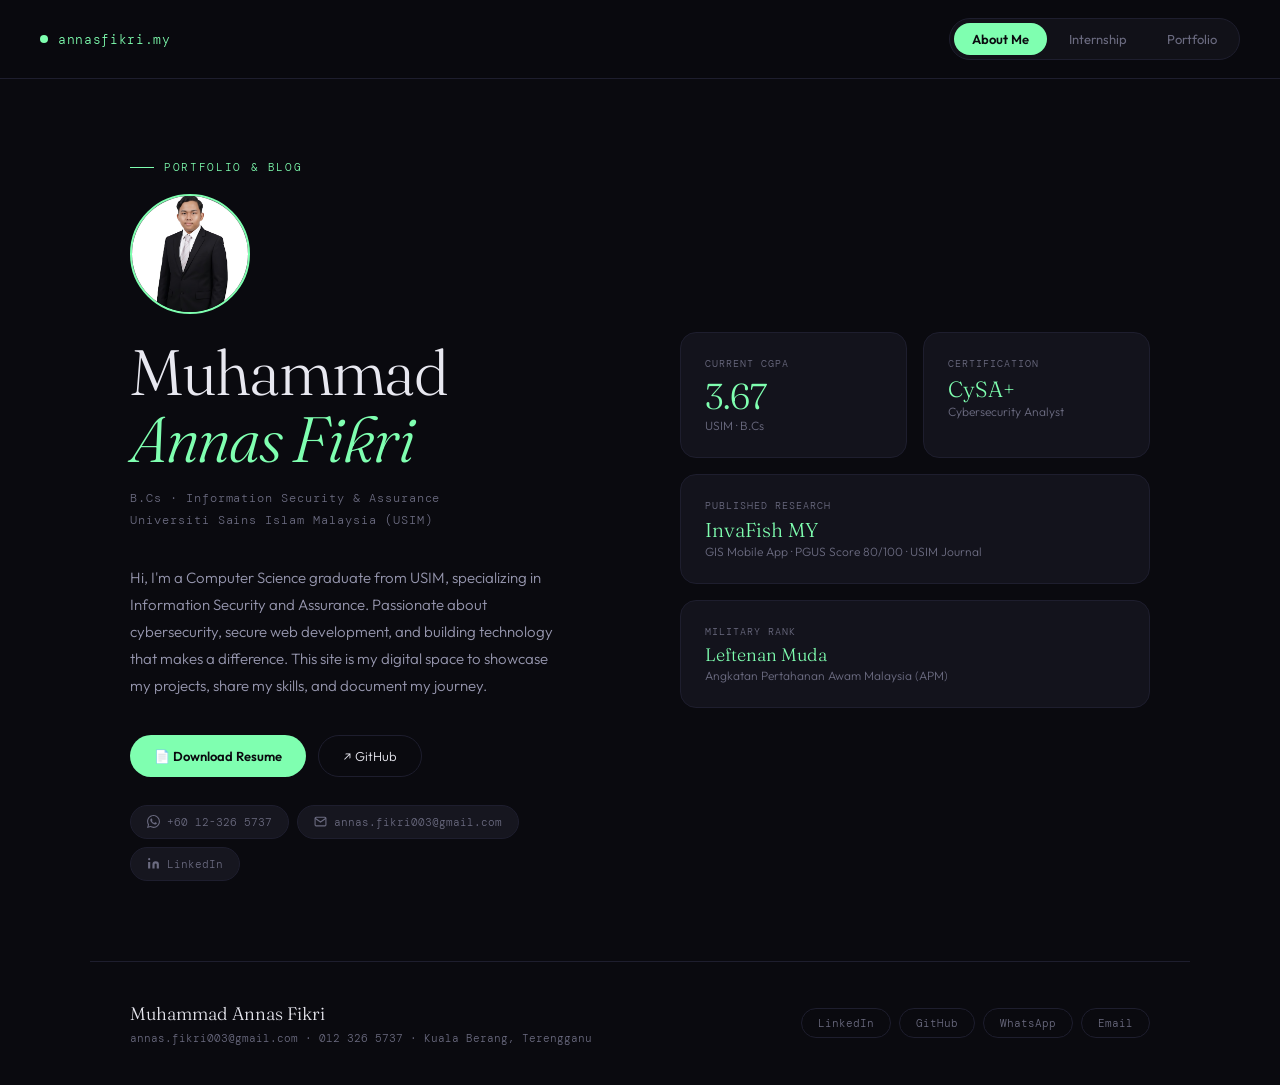
==== index.html @ 25cb69e5 "Initial commit of portfolio website" ====
<!DOCTYPE html>
<html lang="en">
<head>
  <meta charset="UTF-8">
  <meta name="viewport" content="width=device-width, initial-scale=1.0">
  <title>Annas Fikri — Portfolio & Blog</title>
  <meta name="description" content="Muhammad Annas Fikri — Cybersecurity Student & Developer at USIM">
  <link rel="preconnect" href="https://fonts.googleapis.com">
  <link rel="preconnect" href="https://fonts.gstatic.com" crossorigin>
  <link href="https://fonts.googleapis.com/css2?family=Fraunces:ital,wght@0,300;0,400;0,600;1,300;1,400&family=DM+Mono:wght@300;400;500&family=Outfit:wght@300;400;500;600&display=swap" rel="stylesheet">
  <style>
    *, *::before, *::after { box-sizing: border-box; margin: 0; padding: 0; }
    :root {
      --bg: #0a0a0f; --surface: #111118; --surface2: #16161f; --border: #1e1e2e;
      --accent: #7fffb0; --accent2: #5de0ff; --text: #e8e8f0; --muted: #6b6b80; --card: #13131c;
    }
    html { scroll-behavior: smooth; }
    body { background: var(--bg); color: var(--text); font-family: 'Outfit', sans-serif; font-weight: 300; min-height: 100vh; overflow-x: hidden; }
    body::before { content: ''; position: fixed; inset: 0; background-image: url("data:image/svg+xml,%3Csvg viewBox='0 0 200 200' xmlns='http://www.w3.org/2000/svg'%3E%3Cfilter id='n'%3E%3CfeTurbulence type='fractalNoise' baseFrequency='0.9' numOctaves='4' stitchTiles='stitch'/%3E%3Crect width='100%25' height='100%25' filter='url(%23n)' opacity='0.03'/%3E%3C/svg%3E"); pointer-events: none; z-index: 0; opacity: 0.4; }

    nav { position: fixed; top: 0; left: 0; right: 0; z-index: 100; display: flex; align-items: center; justify-content: space-between; padding: 18px 40px; background: rgba(10,10,15,0.85); backdrop-filter: blur(20px); border-bottom: 1px solid var(--border); }
    .nav-brand { display: flex; align-items: center; gap: 10px; font-family: 'DM Mono', monospace; font-size: 13px; color: var(--accent); letter-spacing: 0.05em; }
    .nav-dot { width: 8px; height: 8px; border-radius: 50%; background: var(--accent); animation: pulse 2s ease-in-out infinite; }
    @keyframes pulse { 0%,100%{opacity:1;transform:scale(1)} 50%{opacity:0.4;transform:scale(0.8)} }
    .nav-links { display: flex; gap: 4px; background: var(--surface); border: 1px solid var(--border); border-radius: 100px; padding: 4px; }
    .nav-btn { background: none; border: none; color: var(--muted); font-family: 'Outfit', sans-serif; font-size: 13px; font-weight: 400; padding: 8px 18px; border-radius: 100px; cursor: pointer; transition: all 0.25s ease; }
    .nav-btn:hover { color: var(--text); }
    .nav-btn.active { background: var(--accent); color: #0a0a0f; font-weight: 600; }

    .page { display: none; padding-top: 80px; min-height: 100vh; position: relative; z-index: 1; }
    .page.active { display: block; animation: fadeUp 0.4s ease; }
    @keyframes fadeUp { from{opacity:0;transform:translateY(16px)} to{opacity:1;transform:translateY(0)} }

    .hero { padding: 80px 40px 80px; max-width: 1100px; margin: 0 auto; display: grid; grid-template-columns: 1fr 1fr; gap: 80px; align-items: center; }
    .hero-eyebrow { font-family: 'DM Mono', monospace; font-size: 11px; color: var(--accent); letter-spacing: 0.15em; text-transform: uppercase; margin-bottom: 20px; display: flex; align-items: center; gap: 10px; }
    .hero-eyebrow::before { content: ''; display: block; width: 24px; height: 1px; background: var(--accent); }
    .hero-name { font-family: 'Fraunces', serif; font-size: clamp(42px,5vw,64px); font-weight: 300; line-height: 1.05; letter-spacing: -0.02em; color: var(--text); margin-bottom: 16px; }
    .hero-name em { font-style: italic; color: var(--accent); }
    .hero-role { font-family: 'DM Mono', monospace; font-size: 12px; color: var(--muted); letter-spacing: 0.08em; margin-bottom: 32px; line-height: 1.8; }
    .hero-bio { font-size: 15px; color: #9898b0; line-height: 1.8; margin-bottom: 36px; max-width: 440px; }
    .hero-actions { display: flex; gap: 12px; flex-wrap: wrap; margin-bottom: 28px; }

    .btn-primary { display: inline-flex; align-items: center; gap: 8px; background: var(--accent); color: #0a0a0f; border: none; padding: 12px 24px; border-radius: 100px; font-family: 'Outfit', sans-serif; font-size: 13px; font-weight: 600; cursor: pointer; text-decoration: none; transition: all 0.2s ease; }
    .btn-primary:hover { transform: translateY(-2px); box-shadow: 0 8px 24px rgba(127,255,176,0.25); }
    .btn-ghost { display: inline-flex; align-items: center; gap: 8px; background: none; color: var(--text); border: 1px solid var(--border); padding: 12px 24px; border-radius: 100px; font-family: 'Outfit', sans-serif; font-size: 13px; text-decoration: none; transition: all 0.2s ease; }
    .btn-ghost:hover { border-color: var(--accent); color: var(--accent); }

    .contact-strip { display: flex; flex-wrap: wrap; gap: 8px; }
    .contact-chip { display: inline-flex; align-items: center; gap: 7px; padding: 9px 16px; background: var(--surface2); border: 1px solid var(--border); border-radius: 100px; color: var(--muted); text-decoration: none; font-family: 'DM Mono', monospace; font-size: 11px; transition: all 0.2s; }
    .contact-chip:hover { transform: translateY(-1px); }
    .contact-chip.wa:hover { border-color: #25d366; color: #25d366; }
    .contact-chip.mail:hover { border-color: var(--accent); color: var(--accent); }
    .contact-chip.li:hover { border-color: var(--accent2); color: var(--accent2); }

    .hero-right { display: flex; flex-direction: column; gap: 16px; }
    .stat-card { background: var(--card); border: 1px solid var(--border); border-radius: 16px; padding: 24px; transition: border-color 0.2s; }
    .stat-card:hover { border-color: rgba(127,255,176,0.3); }
    .stat-label { font-family: 'DM Mono', monospace; font-size: 10px; color: var(--muted); letter-spacing: 0.1em; text-transform: uppercase; margin-bottom: 8px; }
    .stat-value { font-family: 'Fraunces', serif; font-size: 36px; font-weight: 300; color: var(--accent); line-height: 1; }
    .stat-desc { font-size: 12px; color: var(--muted); margin-top: 4px; }
    .stats-row { display: grid; grid-template-columns: 1fr 1fr; gap: 16px; }

    .inner-page { max-width: 1100px; margin: 0 auto; padding: 60px 40px; }
    .page-eyebrow { font-family: 'DM Mono', monospace; font-size: 11px; color: var(--accent); letter-spacing: 0.15em; text-transform: uppercase; margin-bottom: 16px; display: flex; align-items: center; gap: 10px; }
    .page-eyebrow::before { content: ''; display: block; width: 24px; height: 1px; background: var(--accent); }
    .page-title { font-family: 'Fraunces', serif; font-size: clamp(32px,4vw,52px); font-weight: 300; line-height: 1.1; margin-bottom: 12px; }
    .page-title span { color: var(--accent); font-style: italic; }
    .meta-row { display: flex; flex-wrap: wrap; gap: 8px; margin: 24px 0 36px; }
    .meta-badge { font-family: 'DM Mono', monospace; font-size: 11px; padding: 6px 14px; border-radius: 100px; border: 1px solid var(--border); color: var(--muted); }
    .body-text { font-size: 14px; color: #9898b0; line-height: 1.8; margin-bottom: 16px; }

    .tabs { display: flex; gap: 4px; background: var(--surface); border: 1px solid var(--border); border-radius: 100px; padding: 4px; width: fit-content; margin-bottom: 32px; }
    .tab-btn { background: none; border: none; color: var(--muted); font-family: 'Outfit', sans-serif; font-size: 13px; padding: 8px 20px; border-radius: 100px; cursor: pointer; transition: all 0.2s; }
    .tab-btn:hover { color: var(--text); }
    .tab-btn.active { background: var(--surface2); color: var(--text); border: 1px solid var(--border); }
    .tab-content { display: none; animation: fadeUp 0.3s ease; }
    .tab-content.active { display: block; }

    .info-card { background: var(--card); border: 1px solid var(--border); border-radius: 20px; padding: 36px; }
    .info-card h3 { font-family: 'Fraunces', serif; font-size: 22px; font-weight: 300; margin-bottom: 20px; color: var(--text); }
    .bullet-list { list-style: none; display: flex; flex-direction: column; gap: 10px; }
    .bullet-list li { font-size: 14px; color: #9898b0; line-height: 1.7; padding-left: 20px; position: relative; }
    .bullet-list li::before { content: '—'; position: absolute; left: 0; color: var(--accent); font-family: 'DM Mono', monospace; font-size: 11px; }

    .role-grid { display: grid; grid-template-columns: repeat(3,1fr); gap: 16px; margin-top: 20px; }
    .role-item { background: var(--surface2); border: 1px solid var(--border); border-radius: 14px; padding: 20px; transition: border-color 0.2s; }
    .role-item:hover { border-color: rgba(127,255,176,0.3); }
    .role-item h4 { font-size: 13px; font-weight: 600; color: var(--accent); margin-bottom: 8px; font-family: 'DM Mono', monospace; }
    .role-item p { font-size: 13px; color: var(--muted); line-height: 1.6; }

    .skills-cols { display: grid; grid-template-columns: 1fr 1fr; gap: 32px; margin-top: 20px; }
    .skill-group h4 { font-family: 'DM Mono', monospace; font-size: 11px; color: var(--muted); text-transform: uppercase; letter-spacing: 0.1em; margin-bottom: 14px; }
    .pill-wrap { display: flex; flex-wrap: wrap; gap: 8px; }
    .pill { font-family: 'DM Mono', monospace; font-size: 11px; padding: 5px 12px; border-radius: 100px; background: var(--surface2); border: 1px solid var(--border); color: var(--muted); }

    .proj-grid { display: flex; flex-direction: column; gap: 24px; }
    .proj-card { background: var(--card); border: 1px solid var(--border); border-radius: 20px; padding: 36px; transition: border-color 0.25s, transform 0.25s; position: relative; overflow: hidden; }
    .proj-card::before { content: ''; position: absolute; top: 0; left: 0; right: 0; height: 1px; background: linear-gradient(90deg, transparent, var(--accent), transparent); opacity: 0; transition: opacity 0.3s; }
    .proj-card:hover { border-color: rgba(127,255,176,0.25); transform: translateY(-3px); }
    .proj-card:hover::before { opacity: 1; }
    .proj-card.featured { border-color: rgba(127,255,176,0.2); background: linear-gradient(135deg,#13131c,#0f1a14); }
    .proj-featured-badge { display: inline-flex; align-items: center; gap: 6px; font-family: 'DM Mono', monospace; font-size: 10px; color: var(--accent); background: rgba(127,255,176,0.08); border: 1px solid rgba(127,255,176,0.2); padding: 5px 12px; border-radius: 100px; margin-bottom: 20px; text-transform: uppercase; letter-spacing: 0.08em; }
    .proj-num { font-family: 'DM Mono', monospace; font-size: 10px; color: var(--muted); letter-spacing: 0.1em; margin-bottom: 10px; }
    .proj-title { font-family: 'Fraunces', serif; font-size: 24px; font-weight: 300; color: var(--text); margin-bottom: 14px; line-height: 1.2; }
    .proj-desc { font-size: 14px; color: #9898b0; line-height: 1.8; margin-bottom: 20px; }
    .tech-row { display: flex; flex-wrap: wrap; gap: 6px; margin-bottom: 20px; }
    .tech-chip { font-family: 'DM Mono', monospace; font-size: 10px; padding: 4px 10px; border-radius: 100px; background: var(--surface2); border: 1px solid var(--border); color: var(--muted); }
    .pgus-wrap { margin-top: 24px; }
    .pgus-row { display: flex; justify-content: space-between; align-items: center; margin-bottom: 8px; }
    .pgus-label-text { font-family: 'DM Mono', monospace; font-size: 11px; color: var(--muted); }
    .pgus-score-val { font-family: 'Fraunces', serif; font-size: 20px; color: var(--accent); }
    .pgus-track { height: 4px; background: var(--border); border-radius: 100px; overflow: hidden; }
    .pgus-fill { height: 100%; width: 0; background: linear-gradient(90deg,var(--accent),var(--accent2)); border-radius: 100px; transition: width 1.2s ease; }

    .profile-img { width: 120px; height: 120px; border-radius: 50%; object-fit: cover; margin-bottom: 20px; border: 2px solid var(--accent); }

    footer { border-top: 1px solid var(--border); padding: 40px; max-width: 1100px; margin: 0 auto; display: flex; justify-content: space-between; align-items: center; flex-wrap: wrap; gap: 24px; position: relative; z-index: 1; }
    .footer-name { font-family: 'Fraunces', serif; font-size: 18px; font-weight: 300; color: var(--text); margin-bottom: 6px; }
    .footer-meta { font-family: 'DM Mono', monospace; font-size: 11px; color: var(--muted); }
    .footer-links { display: flex; gap: 8px; flex-wrap: wrap; }
    .footer-link { font-family: 'DM Mono', monospace; font-size: 11px; padding: 7px 16px; border-radius: 100px; border: 1px solid var(--border); color: var(--muted); text-decoration: none; transition: all 0.2s; }
    .footer-link:hover { border-color: var(--accent); color: var(--accent); }

    @media (max-width: 768px) {
      nav { padding: 14px 20px; }
      .nav-btn { padding: 7px 12px; font-size: 12px; }
      .hero { grid-template-columns: 1fr; gap: 40px; padding: 40px 20px; }
      .hero-right { display: none; }
      .inner-page { padding: 40px 20px; }
      .role-grid { grid-template-columns: 1fr 1fr; }
      .skills-cols { grid-template-columns: 1fr; }
      .proj-card { padding: 24px; }
      footer { padding: 30px 20px; flex-direction: column; align-items: flex-start; }
    }
  </style>
</head>
<body>

  <nav>
    <div class="nav-brand"><div class="nav-dot"></div>annasfikri.my</div>
    <div class="nav-links">
      <button class="nav-btn active" onclick="showPage('about', this)">About Me</button>
      <button class="nav-btn" onclick="showPage('internship', this)">Internship</button>
      <button class="nav-btn" onclick="showPage('portfolio', this)">Portfolio</button>
    </div>
  </nav>

  <!-- ABOUT -->
  <div id="about" class="page active">
    <div class="hero">
      <div class="hero-left">
        <div class="hero-eyebrow">Portfolio & Blog</div>
        <img class="profile-img" src="ProfileAnnas.png" alt="Muhammad Annas Fikri">
        <h1 class="hero-name">Muhammad<br><em>Annas Fikri</em></h1>
        <div class="hero-role">B.Cs · Information Security & Assurance<br>Universiti Sains Islam Malaysia (USIM)</div>
        <p class="hero-bio">Hi, I'm a Computer Science graduate from USIM, specializing in Information Security and Assurance. Passionate about cybersecurity, secure web development, and building technology that makes a difference. This site is my digital space to showcase my projects, share my skills, and document my journey.</p>
        <div class="hero-actions">
          <a class="btn-primary" href="Muhammad-Annas-Fikri-Resume.pdf" target="_blank" download>📄 Download Resume</a>
          <a class="btn-ghost" href="https://github.com/annasfikri003-cyber" target="_blank">↗ GitHub</a>
        </div>
        <div class="contact-strip">
          <a class="contact-chip wa" href="https://wa.me/60123265737" target="_blank">
            <svg width="13" height="13" viewBox="0 0 24 24" fill="currentColor"><path d="M17.472 14.382c-.297-.149-1.758-.867-2.03-.967-.273-.099-.471-.148-.67.15-.197.297-.767.966-.94 1.164-.173.199-.347.223-.644.075-.297-.15-1.255-.463-2.39-1.475-.883-.788-1.48-1.761-1.653-2.059-.173-.297-.018-.458.13-.606.134-.133.298-.347.446-.52.149-.174.198-.298.298-.497.099-.198.05-.371-.025-.52-.075-.149-.669-1.612-.916-2.207-.242-.579-.487-.5-.669-.51-.173-.008-.371-.01-.57-.01-.198 0-.52.074-.792.372-.272.297-1.04 1.016-1.04 2.479 0 1.462 1.065 2.875 1.213 3.074.149.198 2.096 3.2 5.077 4.487.709.306 1.262.489 1.694.625.712.227 1.36.195 1.871.118.571-.085 1.758-.719 2.006-1.413.248-.694.248-1.289.173-1.413-.074-.124-.272-.198-.57-.347m-5.421 7.403h-.004a9.87 9.87 0 01-5.031-1.378l-.361-.214-3.741.982.998-3.648-.235-.374a9.86 9.86 0 01-1.51-5.26c.001-5.45 4.436-9.884 9.888-9.884 2.64 0 5.122 1.03 6.988 2.898a9.825 9.825 0 012.893 6.994c-.003 5.45-4.437 9.884-9.885 9.884m8.413-18.297A11.815 11.815 0 0012.05 0C5.495 0 .16 5.335.157 11.892c0 2.096.547 4.142 1.588 5.945L.057 24l6.305-1.654a11.882 11.882 0 005.683 1.448h.005c6.554 0 11.89-5.335 11.893-11.893a11.821 11.821 0 00-3.48-8.413z"/></svg>
            +60 12-326 5737
          </a>
          <a class="contact-chip mail" href="mailto:annas.fikri003@gmail.com">
            <svg width="13" height="13" viewBox="0 0 24 24" fill="none" stroke="currentColor" stroke-width="2"><path d="M4 4h16c1.1 0 2 .9 2 2v12c0 1.1-.9 2-2 2H4c-1.1 0-2-.9-2-2V6c0-1.1.9-2 2-2z"/><polyline points="22,6 12,13 2,6"/></svg>
            annas.fikri003@gmail.com
          </a>
          <a class="contact-chip li" href="https://www.linkedin.com/in/annas-fikri" target="_blank">
            <svg width="13" height="13" viewBox="0 0 24 24" fill="currentColor"><path d="M16 8a6 6 0 016 6v7h-4v-7a2 2 0 00-2-2 2 2 0 00-2 2v7h-4v-7a6 6 0 016-6zM2 9h4v12H2z"/><circle cx="4" cy="4" r="2"/></svg>
            LinkedIn
          </a>
        </div>
      </div>

      <div class="hero-right">
        <div class="stats-row">
          <div class="stat-card">
            <div class="stat-label">Current CGPA</div>
            <div class="stat-value">3.67</div>
            <div class="stat-desc">USIM · B.Cs</div>
          </div>
          <div class="stat-card">
            <div class="stat-label">Certification</div>
            <div class="stat-value" style="font-size:22px;margin-top:4px;">CySA+</div>
            <div class="stat-desc">Cybersecurity Analyst</div>
          </div>
        </div>
        <div class="stat-card">
          <div class="stat-label">Published Research</div>
          <div class="stat-value" style="font-size:20px;margin-top:4px;">InvaFish MY</div>
          <div class="stat-desc">GIS Mobile App · PGUS Score 80/100 · USIM Journal</div>
        </div>
        <div class="stat-card">
          <div class="stat-label">Military Rank</div>
          <div class="stat-value" style="font-size:18px;margin-top:4px;">Leftenan Muda</div>
          <div class="stat-desc">Angkatan Pertahanan Awam Malaysia (APM)</div>
        </div>
      </div>
    </div>
  </div>

  <!-- INTERNSHIP -->
  <div id="internship" class="page">
    <div class="inner-page">
      <div class="page-eyebrow">My Experience</div>
      <h2 class="page-title">Internship at<br><span>KLMTECH Technology</span></h2>
      <div class="meta-row">
        <span class="meta-badge">💼 Sales & Solution Engineer</span>
        <span class="meta-badge">📅 March – August 2025</span>
        <span class="meta-badge">📍 Kulim, Kedah</span>
      </div>
      <p class="body-text">This internship allowed me to explore the dynamic world of IT services, networking, and digital marketing. I gained hands-on experience in troubleshooting, website development, customer engagement, and managing marketing campaigns — all while contributing to real client projects.</p>
      <div class="tabs">
        <button class="tab-btn active" onclick="showTab('overview', this)">Company Overview</button>
        <button class="tab-btn" onclick="showTab('role', this)">My Role</button>
        <button class="tab-btn" onclick="showTab('skills', this)">Skills Gained</button>
      </div>
      <div id="overview" class="tab-content active">
        <div class="info-card">
          <h3>About KLMTECH Technology</h3>
          <p class="body-text">KLMTECH Technology is an IT solutions provider based in Kulim, Kedah, specializing in end-to-end digital and networking services.</p>
          <ul class="bullet-list">
            <li>IT support & troubleshooting for laptops, printers, and PCs</li>
            <li>TM Unifi registration & network services</li>
            <li>Website development for businesses</li>
            <li>Digital marketing and branding support</li>
          </ul>
        </div>
      </div>
      <div id="role" class="tab-content">
        <div class="info-card">
          <h3>My Role & Job Scope</h3>
          <div class="role-grid">
            <div class="role-item"><h4>IT Support</h4><p>First-level troubleshooting for laptops, printers, and PCs.</p></div>
            <div class="role-item"><h4>Network Services</h4><p>TM Unifi registration and customer account setup.</p></div>
            <div class="role-item"><h4>Website Design</h4><p>Designed & updated business websites using WordPress.</p></div>
            <div class="role-item"><h4>Marketing</h4><p>TikTok live sessions, ads creation, marketing materials design.</p></div>
            <div class="role-item"><h4>Market Research</h4><p>Studied customer demographics & target areas for Unifi.</p></div>
            <div class="role-item"><h4>Client Communication</h4><p>Prepared proposals, attended meetings, explained services.</p></div>
          </div>
        </div>
      </div>
      <div id="skills" class="tab-content">
        <div class="info-card">
          <h3>Skills Gained</h3>
          <div class="skills-cols">
            <div class="skill-group">
              <h4>Technical Skills</h4>
              <div class="pill-wrap">
                <span class="pill">IT Troubleshooting</span><span class="pill">WordPress</span><span class="pill">Google Sites</span><span class="pill">TikTok Ads</span><span class="pill">Facebook Ads</span><span class="pill">Email Marketing</span><span class="pill">Proposal Writing</span><span class="pill">Data Collection</span>
              </div>
            </div>
            <div class="skill-group">
              <h4>Soft Skills</h4>
              <div class="pill-wrap">
                <span class="pill">Business Communication</span><span class="pill">Client Management</span><span class="pill">Problem Solving</span><span class="pill">Teamwork</span><span class="pill">Time Management</span><span class="pill">Presentations</span>
              </div>
            </div>
          </div>
        </div>
      </div>
    </div>
  </div>

  <!-- PORTFOLIO -->
  <div id="portfolio" class="page">
    <div class="inner-page">
      <div class="page-eyebrow">My Work</div>
      <h2 class="page-title">Portfolio</h2>
      <p class="body-text" style="margin-bottom:40px;">Academic and internship projects I've built and contributed to.</p>
      <div class="proj-grid">
        <div class="proj-card featured">
          <div class="proj-featured-badge">⭐ Final Year Project · Published in Academic Journal</div>
          <div class="proj-num">PROJECT 01</div>
          <div class="proj-title">InvaFish MY — GIS Mobile Application</div>
          <p class="proj-desc">A GIS-integrated mobile application for real-time reporting and monitoring of invasive freshwater fish species in Malaysia. Developed using Agile methodology with dual user roles — public citizens and administrators. Features GPS geotagging, photo uploads, and an admin verification dashboard with Multi-Factor Authentication (OTP).</p>
          <div class="tech-row">
            <span class="tech-chip">Flutter</span><span class="tech-chip">PHP</span><span class="tech-chip">MySQL</span><span class="tech-chip">GIS</span><span class="tech-chip">Google Maps API</span><span class="tech-chip">Agile</span>
          </div>
          <ul class="bullet-list">
            <li>Real-time GPS geotagging for fish sighting reports</li>
            <li>Admin dashboard with MFA (OTP) authentication</li>
            <li>Usability tested with 10 participants using PGUS scale</li>
            <li>Published: USIM Faculty of Science & Technology, Negeri Sembilan</li>
          </ul>
          <div class="pgus-wrap">
            <div class="pgus-row">
              <span class="pgus-label-text">PGUS Usability Score</span>
              <span class="pgus-score-val">80 / 100</span>
            </div>
            <div class="pgus-track"><div class="pgus-fill" id="pgusBar"></div></div>
          </div>
        </div>
        <div class="proj-card">
          <div class="proj-num">PROJECT 02 · Internship</div>
          <div class="proj-title">Google Business Profile Setup</div>
          <p class="proj-desc">Set up and optimized Google Business Profile for KLMTECH Technology to improve local search visibility, manage customer reviews, and drive business engagement online.</p>
          <div class="tech-row">
            <span class="tech-chip">Google Business Profile</span><span class="tech-chip">SEO</span><span class="tech-chip">Digital Marketing</span>
          </div>
          <ul class="bullet-list">
            <li>Configured business information, hours, and service categories</li>
            <li>Optimized listing for local SEO and map visibility</li>
            <li>Managed and responded to customer reviews</li>
          </ul>
        </div>
      </div>
    </div>
  </div>

  <footer>
    <div>
      <div class="footer-name">Muhammad Annas Fikri</div>
      <div class="footer-meta">annas.fikri003@gmail.com · 012 326 5737 · Kuala Berang, Terengganu</div>
    </div>
    <div class="footer-links">
      <a class="footer-link" href="https://www.linkedin.com/in/annas-fikri" target="_blank">LinkedIn</a>
      <a class="footer-link" href="https://github.com/annasfikri003-cyber" target="_blank">GitHub</a>
      <a class="footer-link" href="https://wa.me/60123265737" target="_blank">WhatsApp</a>
      <a class="footer-link" href="mailto:annas.fikri003@gmail.com">Email</a>
    </div>
  </footer>

  <script>
    function showPage(id, btn) {
      document.querySelectorAll('.page').forEach(p => p.classList.remove('active'));
      document.querySelectorAll('.nav-btn').forEach(b => b.classList.remove('active'));
      document.getElementById(id).classList.add('active');
      btn.classList.add('active');
      window.scrollTo({ top: 0, behavior: 'smooth' });
      if (id === 'portfolio') setTimeout(() => { const b = document.getElementById('pgusBar'); if(b) b.style.width = '80%'; }, 300);
    }
    function showTab(id, btn) {
      document.querySelectorAll('.tab-content').forEach(t => t.classList.remove('active'));
      document.querySelectorAll('.tab-btn').forEach(b => b.classList.remove('active'));
      document.getElementById(id).classList.add('active');
      btn.classList.add('active');
    }
  </script>
</body>
</html>
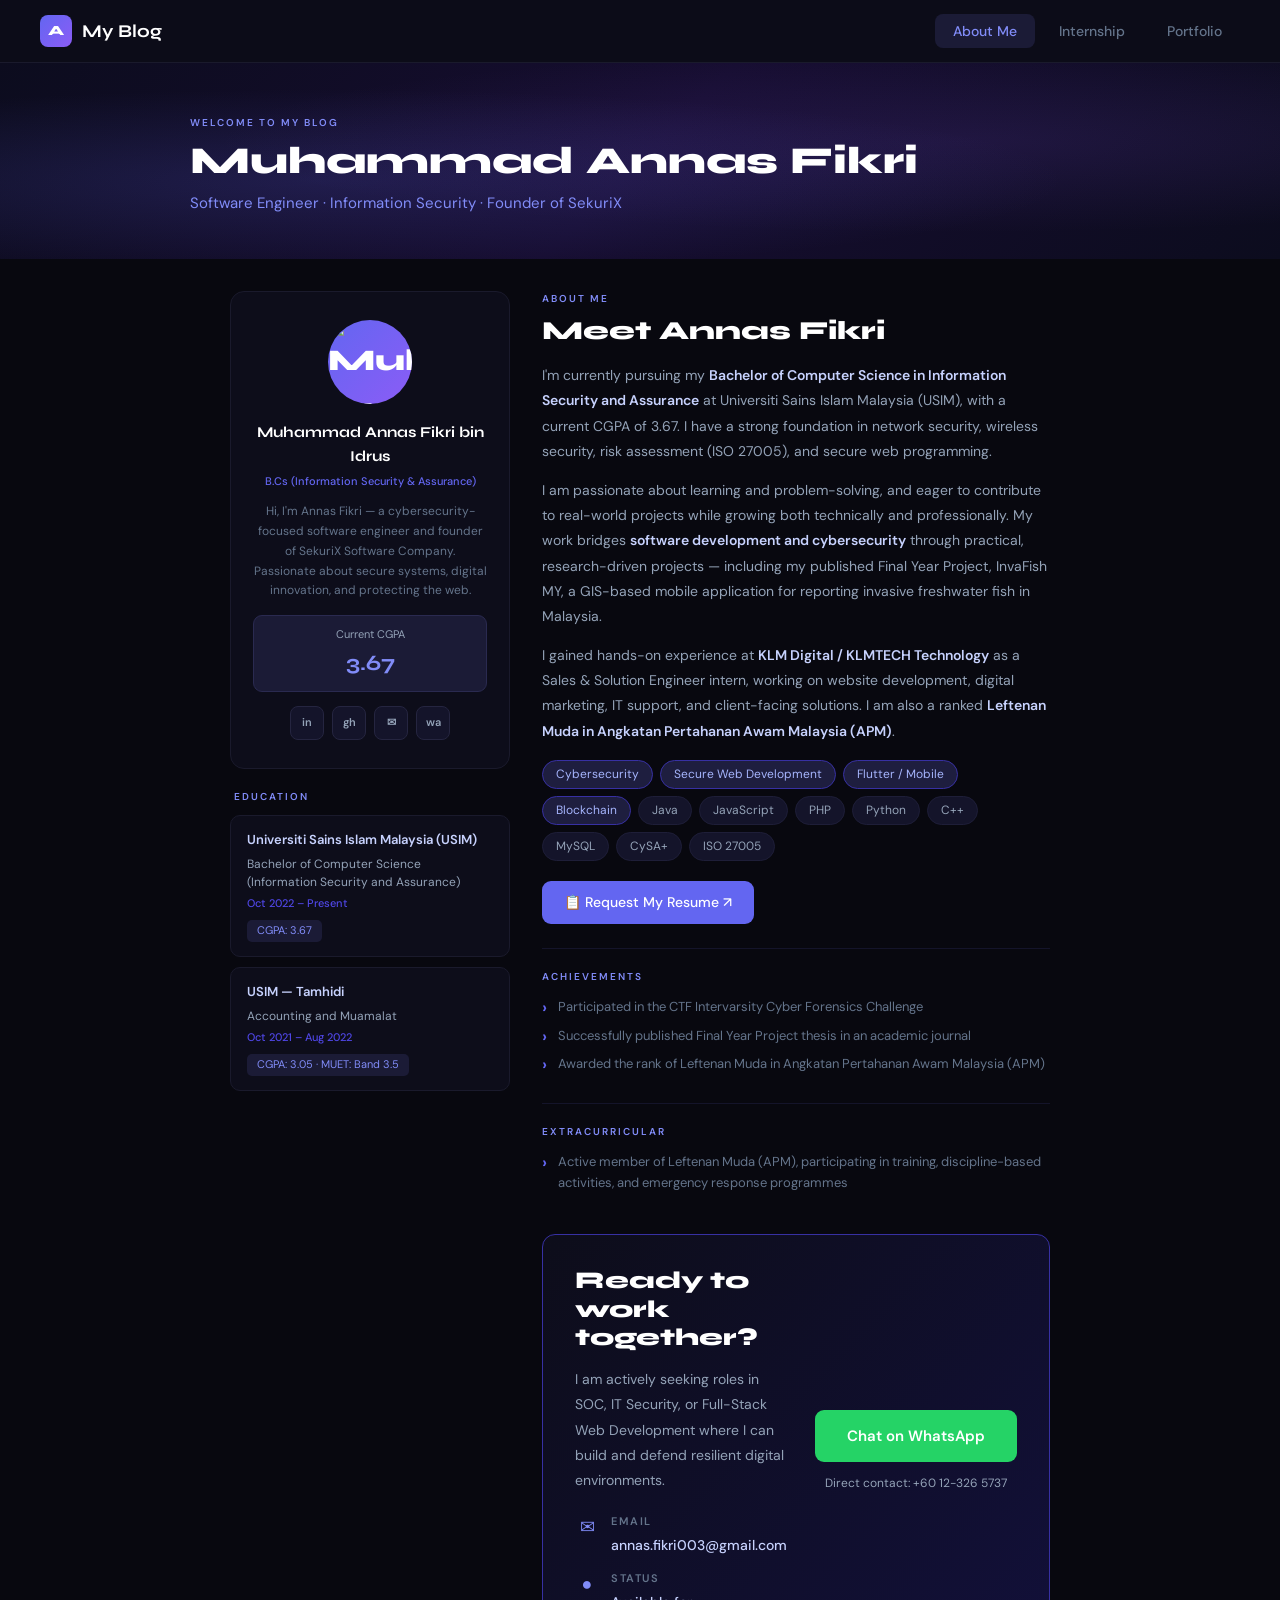
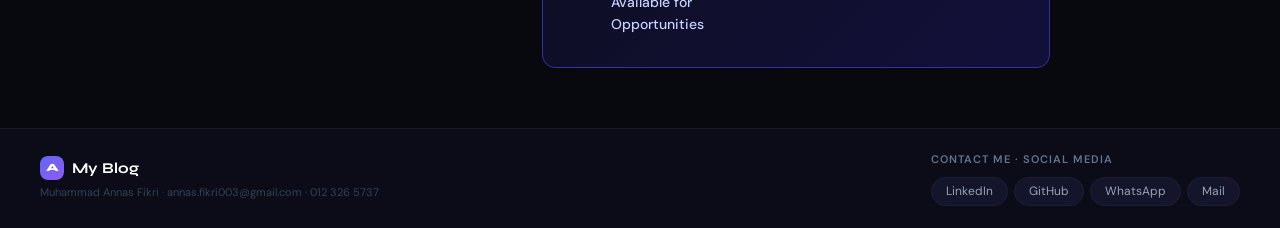
==== commit b8ef1e54: "Initial blog deployment" ====
--- a/index.html
+++ b/index.html
@@ -3,341 +3,1462 @@
 <head>
   <meta charset="UTF-8">
   <meta name="viewport" content="width=device-width, initial-scale=1.0">
-  <title>Annas Fikri — Portfolio & Blog</title>
-  <meta name="description" content="Muhammad Annas Fikri — Cybersecurity Student & Developer at USIM">
+  <title>Annas Fikri — My Blog</title>
+  <meta name="description" content="Muhammad Annas Fikri — Software Engineer, Cybersecurity, Founder of SekuriX">
   <link rel="preconnect" href="https://fonts.googleapis.com">
   <link rel="preconnect" href="https://fonts.gstatic.com" crossorigin>
-  <link href="https://fonts.googleapis.com/css2?family=Fraunces:ital,wght@0,300;0,400;0,600;1,300;1,400&family=DM+Mono:wght@300;400;500&family=Outfit:wght@300;400;500;600&display=swap" rel="stylesheet">
+  <link href="https://fonts.googleapis.com/css2?family=Syne:wght@400;600;700;800&family=DM+Sans:ital,wght@0,300;0,400;0,500;1,400&display=swap" rel="stylesheet">
+  
   <style>
-    *, *::before, *::after { box-sizing: border-box; margin: 0; padding: 0; }
-    :root {
-      --bg: #0a0a0f; --surface: #111118; --surface2: #16161f; --border: #1e1e2e;
-      --accent: #7fffb0; --accent2: #5de0ff; --text: #e8e8f0; --muted: #6b6b80; --card: #13131c;
-    }
-    html { scroll-behavior: smooth; }
-    body { background: var(--bg); color: var(--text); font-family: 'Outfit', sans-serif; font-weight: 300; min-height: 100vh; overflow-x: hidden; }
-    body::before { content: ''; position: fixed; inset: 0; background-image: url("data:image/svg+xml,%3Csvg viewBox='0 0 200 200' xmlns='http://www.w3.org/2000/svg'%3E%3Cfilter id='n'%3E%3CfeTurbulence type='fractalNoise' baseFrequency='0.9' numOctaves='4' stitchTiles='stitch'/%3E%3Crect width='100%25' height='100%25' filter='url(%23n)' opacity='0.03'/%3E%3C/svg%3E"); pointer-events: none; z-index: 0; opacity: 0.4; }
-
-    nav { position: fixed; top: 0; left: 0; right: 0; z-index: 100; display: flex; align-items: center; justify-content: space-between; padding: 18px 40px; background: rgba(10,10,15,0.85); backdrop-filter: blur(20px); border-bottom: 1px solid var(--border); }
-    .nav-brand { display: flex; align-items: center; gap: 10px; font-family: 'DM Mono', monospace; font-size: 13px; color: var(--accent); letter-spacing: 0.05em; }
-    .nav-dot { width: 8px; height: 8px; border-radius: 50%; background: var(--accent); animation: pulse 2s ease-in-out infinite; }
-    @keyframes pulse { 0%,100%{opacity:1;transform:scale(1)} 50%{opacity:0.4;transform:scale(0.8)} }
-    .nav-links { display: flex; gap: 4px; background: var(--surface); border: 1px solid var(--border); border-radius: 100px; padding: 4px; }
-    .nav-btn { background: none; border: none; color: var(--muted); font-family: 'Outfit', sans-serif; font-size: 13px; font-weight: 400; padding: 8px 18px; border-radius: 100px; cursor: pointer; transition: all 0.25s ease; }
-    .nav-btn:hover { color: var(--text); }
-    .nav-btn.active { background: var(--accent); color: #0a0a0f; font-weight: 600; }
-
-    .page { display: none; padding-top: 80px; min-height: 100vh; position: relative; z-index: 1; }
-    .page.active { display: block; animation: fadeUp 0.4s ease; }
-    @keyframes fadeUp { from{opacity:0;transform:translateY(16px)} to{opacity:1;transform:translateY(0)} }
-
-    .hero { padding: 80px 40px 80px; max-width: 1100px; margin: 0 auto; display: grid; grid-template-columns: 1fr 1fr; gap: 80px; align-items: center; }
-    .hero-eyebrow { font-family: 'DM Mono', monospace; font-size: 11px; color: var(--accent); letter-spacing: 0.15em; text-transform: uppercase; margin-bottom: 20px; display: flex; align-items: center; gap: 10px; }
-    .hero-eyebrow::before { content: ''; display: block; width: 24px; height: 1px; background: var(--accent); }
-    .hero-name { font-family: 'Fraunces', serif; font-size: clamp(42px,5vw,64px); font-weight: 300; line-height: 1.05; letter-spacing: -0.02em; color: var(--text); margin-bottom: 16px; }
-    .hero-name em { font-style: italic; color: var(--accent); }
-    .hero-role { font-family: 'DM Mono', monospace; font-size: 12px; color: var(--muted); letter-spacing: 0.08em; margin-bottom: 32px; line-height: 1.8; }
-    .hero-bio { font-size: 15px; color: #9898b0; line-height: 1.8; margin-bottom: 36px; max-width: 440px; }
-    .hero-actions { display: flex; gap: 12px; flex-wrap: wrap; margin-bottom: 28px; }
-
-    .btn-primary { display: inline-flex; align-items: center; gap: 8px; background: var(--accent); color: #0a0a0f; border: none; padding: 12px 24px; border-radius: 100px; font-family: 'Outfit', sans-serif; font-size: 13px; font-weight: 600; cursor: pointer; text-decoration: none; transition: all 0.2s ease; }
-    .btn-primary:hover { transform: translateY(-2px); box-shadow: 0 8px 24px rgba(127,255,176,0.25); }
-    .btn-ghost { display: inline-flex; align-items: center; gap: 8px; background: none; color: var(--text); border: 1px solid var(--border); padding: 12px 24px; border-radius: 100px; font-family: 'Outfit', sans-serif; font-size: 13px; text-decoration: none; transition: all 0.2s ease; }
-    .btn-ghost:hover { border-color: var(--accent); color: var(--accent); }
-
-    .contact-strip { display: flex; flex-wrap: wrap; gap: 8px; }
-    .contact-chip { display: inline-flex; align-items: center; gap: 7px; padding: 9px 16px; background: var(--surface2); border: 1px solid var(--border); border-radius: 100px; color: var(--muted); text-decoration: none; font-family: 'DM Mono', monospace; font-size: 11px; transition: all 0.2s; }
-    .contact-chip:hover { transform: translateY(-1px); }
-    .contact-chip.wa:hover { border-color: #25d366; color: #25d366; }
-    .contact-chip.mail:hover { border-color: var(--accent); color: var(--accent); }
-    .contact-chip.li:hover { border-color: var(--accent2); color: var(--accent2); }
-
-    .hero-right { display: flex; flex-direction: column; gap: 16px; }
-    .stat-card { background: var(--card); border: 1px solid var(--border); border-radius: 16px; padding: 24px; transition: border-color 0.2s; }
-    .stat-card:hover { border-color: rgba(127,255,176,0.3); }
-    .stat-label { font-family: 'DM Mono', monospace; font-size: 10px; color: var(--muted); letter-spacing: 0.1em; text-transform: uppercase; margin-bottom: 8px; }
-    .stat-value { font-family: 'Fraunces', serif; font-size: 36px; font-weight: 300; color: var(--accent); line-height: 1; }
-    .stat-desc { font-size: 12px; color: var(--muted); margin-top: 4px; }
-    .stats-row { display: grid; grid-template-columns: 1fr 1fr; gap: 16px; }
-
-    .inner-page { max-width: 1100px; margin: 0 auto; padding: 60px 40px; }
-    .page-eyebrow { font-family: 'DM Mono', monospace; font-size: 11px; color: var(--accent); letter-spacing: 0.15em; text-transform: uppercase; margin-bottom: 16px; display: flex; align-items: center; gap: 10px; }
-    .page-eyebrow::before { content: ''; display: block; width: 24px; height: 1px; background: var(--accent); }
-    .page-title { font-family: 'Fraunces', serif; font-size: clamp(32px,4vw,52px); font-weight: 300; line-height: 1.1; margin-bottom: 12px; }
-    .page-title span { color: var(--accent); font-style: italic; }
-    .meta-row { display: flex; flex-wrap: wrap; gap: 8px; margin: 24px 0 36px; }
-    .meta-badge { font-family: 'DM Mono', monospace; font-size: 11px; padding: 6px 14px; border-radius: 100px; border: 1px solid var(--border); color: var(--muted); }
-    .body-text { font-size: 14px; color: #9898b0; line-height: 1.8; margin-bottom: 16px; }
-
-    .tabs { display: flex; gap: 4px; background: var(--surface); border: 1px solid var(--border); border-radius: 100px; padding: 4px; width: fit-content; margin-bottom: 32px; }
-    .tab-btn { background: none; border: none; color: var(--muted); font-family: 'Outfit', sans-serif; font-size: 13px; padding: 8px 20px; border-radius: 100px; cursor: pointer; transition: all 0.2s; }
-    .tab-btn:hover { color: var(--text); }
-    .tab-btn.active { background: var(--surface2); color: var(--text); border: 1px solid var(--border); }
-    .tab-content { display: none; animation: fadeUp 0.3s ease; }
-    .tab-content.active { display: block; }
-
-    .info-card { background: var(--card); border: 1px solid var(--border); border-radius: 20px; padding: 36px; }
-    .info-card h3 { font-family: 'Fraunces', serif; font-size: 22px; font-weight: 300; margin-bottom: 20px; color: var(--text); }
-    .bullet-list { list-style: none; display: flex; flex-direction: column; gap: 10px; }
-    .bullet-list li { font-size: 14px; color: #9898b0; line-height: 1.7; padding-left: 20px; position: relative; }
-    .bullet-list li::before { content: '—'; position: absolute; left: 0; color: var(--accent); font-family: 'DM Mono', monospace; font-size: 11px; }
-
-    .role-grid { display: grid; grid-template-columns: repeat(3,1fr); gap: 16px; margin-top: 20px; }
-    .role-item { background: var(--surface2); border: 1px solid var(--border); border-radius: 14px; padding: 20px; transition: border-color 0.2s; }
-    .role-item:hover { border-color: rgba(127,255,176,0.3); }
-    .role-item h4 { font-size: 13px; font-weight: 600; color: var(--accent); margin-bottom: 8px; font-family: 'DM Mono', monospace; }
-    .role-item p { font-size: 13px; color: var(--muted); line-height: 1.6; }
-
-    .skills-cols { display: grid; grid-template-columns: 1fr 1fr; gap: 32px; margin-top: 20px; }
-    .skill-group h4 { font-family: 'DM Mono', monospace; font-size: 11px; color: var(--muted); text-transform: uppercase; letter-spacing: 0.1em; margin-bottom: 14px; }
-    .pill-wrap { display: flex; flex-wrap: wrap; gap: 8px; }
-    .pill { font-family: 'DM Mono', monospace; font-size: 11px; padding: 5px 12px; border-radius: 100px; background: var(--surface2); border: 1px solid var(--border); color: var(--muted); }
-
-    .proj-grid { display: flex; flex-direction: column; gap: 24px; }
-    .proj-card { background: var(--card); border: 1px solid var(--border); border-radius: 20px; padding: 36px; transition: border-color 0.25s, transform 0.25s; position: relative; overflow: hidden; }
-    .proj-card::before { content: ''; position: absolute; top: 0; left: 0; right: 0; height: 1px; background: linear-gradient(90deg, transparent, var(--accent), transparent); opacity: 0; transition: opacity 0.3s; }
-    .proj-card:hover { border-color: rgba(127,255,176,0.25); transform: translateY(-3px); }
-    .proj-card:hover::before { opacity: 1; }
-    .proj-card.featured { border-color: rgba(127,255,176,0.2); background: linear-gradient(135deg,#13131c,#0f1a14); }
-    .proj-featured-badge { display: inline-flex; align-items: center; gap: 6px; font-family: 'DM Mono', monospace; font-size: 10px; color: var(--accent); background: rgba(127,255,176,0.08); border: 1px solid rgba(127,255,176,0.2); padding: 5px 12px; border-radius: 100px; margin-bottom: 20px; text-transform: uppercase; letter-spacing: 0.08em; }
-    .proj-num { font-family: 'DM Mono', monospace; font-size: 10px; color: var(--muted); letter-spacing: 0.1em; margin-bottom: 10px; }
-    .proj-title { font-family: 'Fraunces', serif; font-size: 24px; font-weight: 300; color: var(--text); margin-bottom: 14px; line-height: 1.2; }
-    .proj-desc { font-size: 14px; color: #9898b0; line-height: 1.8; margin-bottom: 20px; }
-    .tech-row { display: flex; flex-wrap: wrap; gap: 6px; margin-bottom: 20px; }
-    .tech-chip { font-family: 'DM Mono', monospace; font-size: 10px; padding: 4px 10px; border-radius: 100px; background: var(--surface2); border: 1px solid var(--border); color: var(--muted); }
-    .pgus-wrap { margin-top: 24px; }
-    .pgus-row { display: flex; justify-content: space-between; align-items: center; margin-bottom: 8px; }
-    .pgus-label-text { font-family: 'DM Mono', monospace; font-size: 11px; color: var(--muted); }
-    .pgus-score-val { font-family: 'Fraunces', serif; font-size: 20px; color: var(--accent); }
-    .pgus-track { height: 4px; background: var(--border); border-radius: 100px; overflow: hidden; }
-    .pgus-fill { height: 100%; width: 0; background: linear-gradient(90deg,var(--accent),var(--accent2)); border-radius: 100px; transition: width 1.2s ease; }
-
-    .profile-img { width: 120px; height: 120px; border-radius: 50%; object-fit: cover; margin-bottom: 20px; border: 2px solid var(--accent); }
-
-    footer { border-top: 1px solid var(--border); padding: 40px; max-width: 1100px; margin: 0 auto; display: flex; justify-content: space-between; align-items: center; flex-wrap: wrap; gap: 24px; position: relative; z-index: 1; }
-    .footer-name { font-family: 'Fraunces', serif; font-size: 18px; font-weight: 300; color: var(--text); margin-bottom: 6px; }
-    .footer-meta { font-family: 'DM Mono', monospace; font-size: 11px; color: var(--muted); }
-    .footer-links { display: flex; gap: 8px; flex-wrap: wrap; }
-    .footer-link { font-family: 'DM Mono', monospace; font-size: 11px; padding: 7px 16px; border-radius: 100px; border: 1px solid var(--border); color: var(--muted); text-decoration: none; transition: all 0.2s; }
-    .footer-link:hover { border-color: var(--accent); color: var(--accent); }
-
+    /* ============================================================
+       Annas Fikri — My Blog | style.css
+       ============================================================ */
+
+    /* ---------- RESET & BASE ---------- */
+    *, *::before, *::after {
+      box-sizing: border-box;
+      margin: 0;
+      padding: 0;
+    }
+
+    html {
+      scroll-behavior: smooth;
+    }
+
+    body {
+      font-family: 'DM Sans', sans-serif;
+      background: #08080f;
+      color: #e2e8f0;
+      min-height: 100vh;
+      font-size: 15px;
+      line-height: 1.6;
+    }
+
+    a {
+      text-decoration: none;
+      color: inherit;
+    }
+
+    strong {
+      color: #c7d2fe;
+      font-weight: 600;
+    }
+
+    /* ---------- NAVBAR ---------- */
+    .navbar {
+      position: sticky;
+      top: 0;
+      z-index: 100;
+      display: flex;
+      align-items: center;
+      justify-content: space-between;
+      padding: 14px 40px;
+      background: #0c0c18;
+      border-bottom: 1px solid #1a1a2c;
+    }
+
+    .nav-brand {
+      display: flex;
+      align-items: center;
+      gap: 10px;
+      font-family: 'Syne', sans-serif;
+      font-weight: 700;
+      font-size: 18px;
+      color: #fff;
+    }
+
+    .nav-logo {
+      width: 32px;
+      height: 32px;
+      background: linear-gradient(135deg, #6366f1, #8b5cf6);
+      border-radius: 8px;
+      display: flex;
+      align-items: center;
+      justify-content: center;
+      font-size: 14px;
+      font-weight: 800;
+      color: #fff;
+      font-family: 'Syne', sans-serif;
+      flex-shrink: 0;
+    }
+
+    .nav-links {
+      display: flex;
+      gap: 6px;
+    }
+
+    .nav-btn {
+      background: transparent;
+      border: none;
+      color: #64748b;
+      font-family: 'DM Sans', sans-serif;
+      font-size: 14px;
+      font-weight: 500;
+      cursor: pointer;
+      padding: 8px 18px;
+      border-radius: 8px;
+      transition: background 0.2s, color 0.2s;
+    }
+
+    .nav-btn:hover {
+      background: #14142a;
+      color: #e2e8f0;
+    }
+
+    .nav-btn.active {
+      background: #1b1b36;
+      color: #818cf8;
+    }
+
+    /* Hamburger (mobile) */
+    .hamburger {
+      display: none;
+      flex-direction: column;
+      gap: 5px;
+      cursor: pointer;
+      padding: 4px;
+    }
+
+    .hamburger span {
+      display: block;
+      width: 22px;
+      height: 2px;
+      background: #94a3b8;
+      border-radius: 2px;
+      transition: all 0.3s;
+    }
+
+    /* ---------- PAGES ---------- */
+    .page {
+      display: none;
+      animation: fadeIn 0.3s ease;
+    }
+
+    .page.active {
+      display: block;
+    }
+
+    @keyframes fadeIn {
+      from { opacity: 0; transform: translateY(8px); }
+      to   { opacity: 1; transform: translateY(0); }
+    }
+
+    /* Inner page wrapper */
+    .inner-page {
+      max-width: 900px;
+      margin: 0 auto;
+      padding: 36px 40px 60px;
+    }
+
+    /* ---------- SHARED ELEMENTS ---------- */
+    .section-tag {
+      font-size: 10px;
+      font-weight: 600;
+      text-transform: uppercase;
+      letter-spacing: 2px;
+      color: #818cf8;
+      margin-bottom: 8px;
+    }
+
+    .section-title {
+      font-family: 'Syne', sans-serif;
+      font-size: 26px;
+      font-weight: 800;
+      color: #fff;
+      line-height: 1.25;
+      margin-bottom: 16px;
+    }
+
+    .accent-text {
+      color: #818cf8;
+    }
+
+    .para {
+      font-size: 14px;
+      color: #94a3b8;
+      line-height: 1.8;
+      margin-bottom: 14px;
+    }
+
+    .bullet-list {
+      list-style: none;
+      margin-top: 8px;
+    }
+
+    .bullet-list li {
+      font-size: 13px;
+      color: #64748b;
+      padding: 4px 0 4px 16px;
+      position: relative;
+      line-height: 1.6;
+    }
+
+    .bullet-list li::before {
+      content: '›';
+      position: absolute;
+      left: 0;
+      color: #6366f1;
+      font-weight: 700;
+      font-size: 16px;
+      line-height: 1.4;
+    }
+
+    /* ---------- HERO BANNER (About) ---------- */
+    .hero-banner {
+      background: linear-gradient(135deg, #0c0c1e 0%, #160d30 50%, #0c0c1e 100%);
+      padding: 52px 40px 44px;
+      position: relative;
+      overflow: hidden;
+    }
+
+    .hero-banner::before {
+      content: '';
+      position: absolute;
+      inset: 0;
+      background:
+        radial-gradient(ellipse at 25% 60%, rgba(99, 102, 241, 0.18) 0%, transparent 55%),
+        radial-gradient(ellipse at 75% 40%, rgba(139, 92, 246, 0.12) 0%, transparent 55%);
+      pointer-events: none;
+    }
+
+    .hero-content {
+      position: relative;
+      z-index: 1;
+      max-width: 900px;
+      margin: 0 auto;
+    }
+
+    .hero-title {
+      font-family: 'Syne', sans-serif;
+      font-size: 38px;
+      font-weight: 800;
+      color: #fff;
+      line-height: 1.15;
+      margin-bottom: 8px;
+    }
+
+    .hero-sub {
+      font-size: 15px;
+      color: #818cf8;
+      font-weight: 400;
+    }
+
+    /* ---------- ABOUT LAYOUT ---------- */
+    .about-layout {
+      display: grid;
+      grid-template-columns: 280px 1fr;
+      gap: 32px;
+      max-width: 900px;
+      margin: 0 auto;
+      padding: 32px 40px 60px;
+      align-items: start;
+    }
+
+    /* Profile Card */
+    .profile-card {
+      background: #0d0d1a;
+      border: 1px solid #1a1a2c;
+      border-radius: 14px;
+      padding: 28px 22px;
+      text-align: center;
+    }
+
+    .profile-avatar {
+      width: 84px;
+      height: 84px;
+      background: linear-gradient(135deg, #6366f1, #8b5cf6);
+      border-radius: 50%;
+      margin: 0 auto 16px;
+      display: flex;
+      align-items: center;
+      justify-content: center;
+      font-family: 'Syne', sans-serif;
+      font-size: 30px;
+      font-weight: 800;
+      color: #fff;
+      overflow: hidden;
+    }
+    
+    .profile-avatar img {
+      width: 100%;
+      height: 100%;
+      object-fit: cover;
+    }
+
+    .profile-name {
+      font-family: 'Syne', sans-serif;
+      font-size: 15px;
+      font-weight: 700;
+      color: #fff;
+      margin-bottom: 5px;
+    }
+
+    .profile-degree {
+      font-size: 11px;
+      color: #6366f1;
+      font-weight: 500;
+      margin-bottom: 12px;
+    }
+
+    .profile-bio {
+      font-size: 12px;
+      color: #64748b;
+      line-height: 1.65;
+      margin-bottom: 14px;
+    }
+
+    .cgpa-badge {
+      background: #1b1b36;
+      border: 1px solid #2a2a50;
+      border-radius: 9px;
+      padding: 10px 14px;
+      font-size: 11px;
+      color: #94a3b8;
+      margin-top: 12px;
+      text-align: center;
+    }
+
+    .cgpa-num {
+      display: block;
+      font-size: 22px;
+      font-weight: 700;
+      color: #818cf8;
+      font-family: 'Syne', sans-serif;
+      margin-top: 2px;
+    }
+
+    .social-row {
+      display: flex;
+      justify-content: center;
+      gap: 8px;
+      margin-top: 14px;
+    }
+
+    .social-btn {
+      width: 34px;
+      height: 34px;
+      background: #14142a;
+      border: 1px solid #252540;
+      border-radius: 8px;
+      display: flex;
+      align-items: center;
+      justify-content: center;
+      font-size: 11px;
+      font-weight: 600;
+      color: #94a3b8;
+      cursor: pointer;
+      transition: all 0.2s;
+      text-decoration: none;
+    }
+
+    .social-btn:hover {
+      background: #202040;
+      border-color: #6366f1;
+      color: #818cf8;
+    }
+
+    /* Education */
+    .edu-section {
+      margin-top: 4px;
+    }
+
+    .edu-card {
+      background: #0d0d1a;
+      border: 1px solid #1a1a2c;
+      border-radius: 10px;
+      padding: 14px 16px;
+      margin-top: 10px;
+    }
+
+    .edu-inst {
+      font-size: 13px;
+      font-weight: 600;
+      color: #c7d2fe;
+      margin-bottom: 4px;
+    }
+
+    .edu-deg {
+      font-size: 12px;
+      color: #94a3b8;
+      margin: 4px 0;
+      line-height: 1.5;
+    }
+
+    .edu-date {
+      font-size: 11px;
+      color: #4f46e5;
+      font-weight: 500;
+      margin-bottom: 5px;
+    }
+
+    .edu-gpa {
+      display: inline-block;
+      background: #1b1b36;
+      border-radius: 5px;
+      padding: 2px 10px;
+      font-size: 11px;
+      color: #818cf8;
+    }
+
+    /* About Right */
+    .skill-tags {
+      display: flex;
+      flex-wrap: wrap;
+      gap: 7px;
+      margin-top: 16px;
+      margin-bottom: 6px;
+    }
+
+    .skill-tag {
+      background: #14142a;
+      border: 1px solid #1e1e38;
+      border-radius: 20px;
+      padding: 4px 13px;
+      font-size: 12px;
+      color: #94a3b8;
+    }
+
+    .skill-tag.highlight {
+      border-color: #3730a3;
+      color: #a5b4fc;
+      background: #1e1e3f;
+    }
+
+    .resume-btn {
+      display: inline-flex;
+      align-items: center;
+      gap: 6px;
+      background: #6366f1;
+      color: #fff;
+      font-family: 'DM Sans', sans-serif;
+      font-size: 14px;
+      font-weight: 500;
+      padding: 10px 22px;
+      border-radius: 9px;
+      border: none;
+      cursor: pointer;
+      margin-top: 14px;
+      transition: background 0.2s, transform 0.2s;
+      text-decoration: none;
+    }
+
+    .resume-btn:hover {
+      background: #4f46e5;
+      transform: translateY(-2px);
+    }
+
+    .achievements-block,
+    .extracurricular-block {
+      margin-top: 24px;
+      padding-top: 20px;
+      border-top: 1px solid #14142a;
+    }
+
+    /* ---------- CONTACT SECTION ---------- */
+    .contact-section {
+      margin-top: 36px;
+      padding: 32px;
+      background: linear-gradient(135deg, #0d0d1a, #12103a);
+      border: 1px solid #3730a3;
+      border-radius: 13px;
+      display: grid;
+      grid-template-columns: 1fr 1fr;
+      gap: 28px;
+      align-items: center;
+    }
+
+    .contact-left h2 {
+      font-family: 'Syne', sans-serif;
+      font-size: 24px;
+      font-weight: 800;
+      color: #fff;
+      margin-bottom: 14px;
+      line-height: 1.2;
+    }
+
+    .contact-desc {
+      font-size: 14px;
+      color: #94a3b8;
+      line-height: 1.8;
+      margin-bottom: 20px;
+    }
+
+    .contact-info {
+      display: flex;
+      flex-direction: column;
+      gap: 14px;
+    }
+
+    .contact-item {
+      display: flex;
+      gap: 12px;
+      align-items: flex-start;
+    }
+
+    .contact-icon {
+      font-size: 18px;
+      color: #818cf8;
+      min-width: 24px;
+      text-align: center;
+    }
+
+    .contact-detail {
+      flex: 1;
+    }
+
+    .contact-label {
+      font-size: 11px;
+      font-weight: 600;
+      text-transform: uppercase;
+      letter-spacing: 1.5px;
+      color: #64748b;
+      margin-bottom: 3px;
+    }
+
+    .contact-value {
+      font-size: 14px;
+      font-weight: 500;
+      color: #c7d2fe;
+    }
+
+    .contact-right {
+      display: flex;
+      flex-direction: column;
+      gap: 12px;
+      align-items: center;
+      justify-content: center;
+    }
+
+    .whatsapp-btn {
+      display: inline-block;
+      background: #25d366;
+      color: #fff;
+      font-family: 'DM Sans', sans-serif;
+      font-size: 15px;
+      font-weight: 600;
+      padding: 14px 32px;
+      border-radius: 9px;
+      text-decoration: none;
+      transition: background 0.2s, transform 0.2s;
+      border: none;
+      cursor: pointer;
+      width: 100%;
+      text-align: center;
+    }
+
+    .whatsapp-btn:hover {
+      background: #1faa51;
+      transform: translateY(-2px);
+    }
+
+    .contact-cta {
+      font-size: 12px;
+      color: #94a3b8;
+      text-align: center;
+    }
+
+    /* ---------- INTERNSHIP PAGE ---------- */
+    .intern-meta {
+      display: flex;
+      gap: 10px;
+      flex-wrap: wrap;
+      margin: 12px 0 20px;
+    }
+
+    .intern-badge {
+      background: #14142a;
+      border: 1px solid #252540;
+      border-radius: 20px;
+      padding: 5px 14px;
+      font-size: 12px;
+      color: #94a3b8;
+    }
+
+    .intern-tabs {
+      display: flex;
+      gap: 6px;
+      margin-bottom: 24px;
+      flex-wrap: wrap;
+    }
+
+    .itab {
+      background: #14142a;
+      border: 1px solid #1e1e38;
+      border-radius: 8px;
+      padding: 8px 18px;
+      font-size: 13px;
+      font-weight: 500;
+      color: #64748b;
+      cursor: pointer;
+      transition: all 0.2s;
+      font-family: 'DM Sans', sans-serif;
+    }
+
+    .itab:hover,
+    .itab.active {
+      background: #1b1b36;
+      color: #818cf8;
+      border-color: #3730a3;
+    }
+
+    .itab-content {
+      display: none;
+    }
+
+    .itab-content.active {
+      display: block;
+      animation: fadeIn 0.25s ease;
+    }
+
+    /* Info Box */
+    .info-box {
+      background: #0d0d1a;
+      border: 1px solid #1a1a2c;
+      border-radius: 13px;
+      padding: 24px;
+      margin-bottom: 16px;
+    }
+
+    .info-box h3 {
+      font-family: 'Syne', sans-serif;
+      font-size: 15px;
+      font-weight: 700;
+      color: #c7d2fe;
+      margin-bottom: 14px;
+    }
+
+    .mission-block {
+      margin-top: 16px;
+      padding-top: 14px;
+      border-top: 1px solid #14142a;
+    }
+
+    .mission-text {
+      font-size: 13px;
+      color: #94a3b8;
+      font-style: italic;
+      margin-top: 6px;
+      line-height: 1.7;
+    }
+
+    /* Role Grid */
+    .role-grid {
+      display: grid;
+      grid-template-columns: repeat(3, 1fr);
+      gap: 12px;
+      margin-bottom: 12px;
+    }
+
+    .role-card {
+      background: #111120;
+      border: 1px solid #1a1a2c;
+      border-radius: 10px;
+      padding: 14px;
+    }
+
+    .role-card.full-width {
+      grid-column: 1 / -1;
+    }
+
+    .role-card h4 {
+      font-size: 12px;
+      font-weight: 600;
+      color: #818cf8;
+      margin-bottom: 6px;
+    }
+
+    .role-card p {
+      font-size: 12px;
+      color: #64748b;
+      line-height: 1.55;
+    }
+
+    /* Skills Grid */
+    .skills-grid {
+      display: grid;
+      grid-template-columns: 1fr 1fr;
+      gap: 20px;
+    }
+
+    .skill-group h4 {
+      font-size: 12px;
+      font-weight: 600;
+      color: #818cf8;
+      margin-bottom: 10px;
+    }
+
+    .skill-pills {
+      display: flex;
+      flex-wrap: wrap;
+      gap: 6px;
+    }
+
+    .skill-pill {
+      background: #14142a;
+      border: 1px solid #1e1e38;
+      border-radius: 20px;
+      padding: 4px 12px;
+      font-size: 11px;
+      color: #94a3b8;
+    }
+
+    /* ---------- PORTFOLIO PAGE ---------- */
+    .portfolio-intro {
+      text-align: center;
+      font-size: 13px;
+      color: #64748b;
+      margin-bottom: 28px;
+    }
+
+    .project-grid {
+      display: grid;
+      grid-template-columns: 1fr;
+      gap: 18px;
+    }
+
+    .project-card {
+      background: #0d0d1a;
+      border: 1px solid #1a1a2c;
+      border-radius: 13px;
+      padding: 22px;
+    }
+
+    .project-card.fyp-card {
+      border-color: #3730a3;
+      background: linear-gradient(135deg, #0d0d1a, #12103a);
+    }
+
+    .fyp-badge {
+      display: inline-block;
+      background: #1b1b36;
+      border: 1px solid #3730a3;
+      border-radius: 6px;
+      padding: 3px 12px;
+      font-size: 10px;
+      color: #818cf8;
+      font-weight: 600;
+      margin-bottom: 10px;
+      text-transform: uppercase;
+      letter-spacing: 1px;
+    }
+
+    .proj-num {
+      font-size: 10px;
+      font-weight: 700;
+      text-transform: uppercase;
+      letter-spacing: 1.5px;
+      color: #818cf8;
+      margin-bottom: 5px;
+    }
+
+    .proj-title {
+      font-family: 'Syne', sans-serif;
+      font-size: 18px;
+      font-weight: 700;
+      color: #fff;
+      margin-bottom: 10px;
+    }
+
+    .tech-tags {
+      display: flex;
+      flex-wrap: wrap;
+      gap: 6px;
+      margin: 10px 0;
+    }
+
+    .tech-tag {
+      background: #1b1b36;
+      border-radius: 4px;
+      padding: 3px 10px;
+      font-size: 11px;
+      color: #a5b4fc;
+      font-weight: 500;
+    }
+
+    /* PGUS bar */
+    .pgus-wrap {
+      margin-top: 14px;
+    }
+
+    .pgus-label {
+      display: flex;
+      justify-content: space-between;
+      font-size: 11px;
+      color: #64748b;
+      margin-bottom: 5px;
+    }
+
+    .pgus-score {
+      color: #818cf8;
+      font-weight: 600;
+    }
+
+    .pgus-bar {
+      background: #14142a;
+      border-radius: 6px;
+      height: 8px;
+    }
+
+    .pgus-fill {
+      background: linear-gradient(90deg, #6366f1, #8b5cf6);
+      height: 8px;
+      border-radius: 6px;
+      width: 80%;
+    }
+
+    .proj-link {
+      color: #818cf8;
+      font-size: 12px;
+      text-decoration: none;
+      transition: color 0.2s;
+    }
+
+    .proj-link:hover {
+      color: #a5b4fc;
+      text-decoration: underline;
+    }
+
+    /* ---------- FOOTER ---------- */
+    footer {
+      background: #0c0c18;
+      border-top: 1px solid #1a1a2c;
+      padding: 22px 40px;
+      display: flex;
+      align-items: center;
+      justify-content: space-between;
+      flex-wrap: wrap;
+      gap: 14px;
+    }
+
+    .footer-brand {
+      display: flex;
+      align-items: center;
+      gap: 8px;
+      font-family: 'Syne', sans-serif;
+      font-weight: 700;
+      font-size: 15px;
+      color: #fff;
+      margin-bottom: 4px;
+    }
+
+    .footer-info {
+      font-size: 11px;
+      color: #334155;
+      margin-top: 4px;
+    }
+
+    .footer-contact-label {
+      font-size: 11px;
+      font-weight: 600;
+      color: #64748b;
+      text-transform: uppercase;
+      letter-spacing: 1px;
+      margin-bottom: 8px;
+    }
+
+    .footer-socials {
+      display: flex;
+      gap: 6px;
+      flex-wrap: wrap;
+    }
+
+    .footer-chip {
+      background: #14142a;
+      border: 1px solid #1e1e38;
+      border-radius: 20px;
+      padding: 4px 14px;
+      font-size: 12px;
+      color: #94a3b8;
+      text-decoration: none;
+      transition: all 0.2s;
+    }
+
+    .footer-chip:hover {
+      border-color: #6366f1;
+      color: #818cf8;
+    }
+
+    /* ---------- BACK TO TOP ---------- */
+    .back-top {
+      position: fixed;
+      bottom: 28px;
+      right: 28px;
+      width: 40px;
+      height: 40px;
+      background: #6366f1;
+      color: #fff;
+      border: none;
+      border-radius: 50%;
+      font-size: 18px;
+      cursor: pointer;
+      opacity: 0;
+      transform: translateY(10px);
+      transition: opacity 0.3s, transform 0.3s;
+      z-index: 99;
+    }
+
+    .back-top.visible {
+      opacity: 1;
+      transform: translateY(0);
+    }
+
+    .back-top:hover {
+      background: #4f46e5;
+    }
+
+    /* ---------- RESPONSIVE ---------- */
     @media (max-width: 768px) {
-      nav { padding: 14px 20px; }
-      .nav-btn { padding: 7px 12px; font-size: 12px; }
-      .hero { grid-template-columns: 1fr; gap: 40px; padding: 40px 20px; }
-      .hero-right { display: none; }
-      .inner-page { padding: 40px 20px; }
-      .role-grid { grid-template-columns: 1fr 1fr; }
-      .skills-cols { grid-template-columns: 1fr; }
-      .proj-card { padding: 24px; }
-      footer { padding: 30px 20px; flex-direction: column; align-items: flex-start; }
+      .navbar {
+        padding: 12px 20px;
+      }
+
+      .nav-links {
+        display: none;
+        flex-direction: column;
+        position: absolute;
+        top: 58px;
+        left: 0;
+        right: 0;
+        background: #0c0c18;
+        border-bottom: 1px solid #1a1a2c;
+        padding: 12px 20px;
+        gap: 4px;
+        z-index: 99;
+      }
+
+      .nav-links.open {
+        display: flex;
+      }
+
+      .hamburger {
+        display: flex;
+      }
+
+      .hero-banner {
+        padding: 36px 20px 28px;
+      }
+
+      .hero-title {
+        font-size: 26px;
+      }
+
+      .about-layout {
+        grid-template-columns: 1fr;
+        padding: 24px 20px 48px;
+        gap: 24px;
+      }
+
+      .inner-page {
+        padding: 24px 20px 48px;
+      }
+
+      .role-grid {
+        grid-template-columns: 1fr 1fr;
+      }
+
+      .skills-grid {
+        grid-template-columns: 1fr;
+      }
+
+      .contact-section {
+        grid-template-columns: 1fr;
+        gap: 20px;
+        padding: 24px;
+      }
+
+      footer {
+        padding: 20px;
+        flex-direction: column;
+        align-items: flex-start;
+      }
+    }
+
+    @media (max-width: 480px) {
+      .role-grid {
+        grid-template-columns: 1fr;
+      }
+
+      .section-title {
+        font-size: 22px;
+      }
+
+      .contact-left h2 {
+        font-size: 20px;
+      }
     }
   </style>
 </head>
 <body>
 
-  <nav>
-    <div class="nav-brand"><div class="nav-dot"></div>annasfikri.my</div>
+  <!-- NAVBAR -->
+  <nav class="navbar">
+    <div class="nav-brand">
+      <div class="nav-logo">A</div>
+      <span>My Blog</span>
+    </div>
     <div class="nav-links">
       <button class="nav-btn active" onclick="showPage('about', this)">About Me</button>
       <button class="nav-btn" onclick="showPage('internship', this)">Internship</button>
       <button class="nav-btn" onclick="showPage('portfolio', this)">Portfolio</button>
     </div>
+    <div class="hamburger" id="hamburger">
+      <span></span><span></span><span></span>
+    </div>
   </nav>
 
-  <!-- ABOUT -->
+  <!-- ===================== ABOUT PAGE ===================== -->
   <div id="about" class="page active">
-    <div class="hero">
-      <div class="hero-left">
-        <div class="hero-eyebrow">Portfolio & Blog</div>
-        <img class="profile-img" src="ProfileAnnas.png" alt="Muhammad Annas Fikri">
-        <h1 class="hero-name">Muhammad<br><em>Annas Fikri</em></h1>
-        <div class="hero-role">B.Cs · Information Security & Assurance<br>Universiti Sains Islam Malaysia (USIM)</div>
-        <p class="hero-bio">Hi, I'm a Computer Science graduate from USIM, specializing in Information Security and Assurance. Passionate about cybersecurity, secure web development, and building technology that makes a difference. This site is my digital space to showcase my projects, share my skills, and document my journey.</p>
-        <div class="hero-actions">
-          <a class="btn-primary" href="Muhammad-Annas-Fikri-Resume.pdf" target="_blank" download>📄 Download Resume</a>
-          <a class="btn-ghost" href="https://github.com/annasfikri003-cyber" target="_blank">↗ GitHub</a>
+
+    <div class="hero-banner">
+      <div class="hero-content">
+        <div class="section-tag">Welcome to My Blog</div>
+        <h1 class="hero-title">Muhammad Annas Fikri</h1>
+        <p class="hero-sub">Software Engineer · Information Security · Founder of SekuriX</p>
+      </div>
+    </div>
+
+    <div class="about-layout">
+
+      <!-- Left column -->
+      <div class="about-left">
+        <div class="profile-card">
+          <div class="profile-avatar"><img src="C:\Users\ANNAS FIKRI\OneDrive - original\Pictures\OFFICIAL IMAGE.jpg" alt="Muhammad Annas Fikri"></div>
+          <div class="profile-name">Muhammad Annas Fikri bin Idrus</div>
+          <div class="profile-degree">B.Cs (Information Security &amp; Assurance)</div>
+          <p class="profile-bio">
+            Hi, I'm Annas Fikri — a cybersecurity-focused software engineer and founder
+            of SekuriX Software Company. Passionate about secure systems, digital
+            innovation, and protecting the web.
+          </p>
+          <div class="cgpa-badge">
+            Current CGPA
+            <span class="cgpa-num">3.67</span>
+          </div>
+          <div class="social-row">
+            <a class="social-btn" href="https://www.linkedin.com/in/annas-fikri" target="_blank" title="LinkedIn">in</a>
+            <a class="social-btn" href="https://github.com/annasfikri003-cyber" target="_blank" title="GitHub">gh</a>
+            <a class="social-btn" href="mailto:annas.fikri003@gmail.com" title="Email">✉</a>
+            <a class="social-btn" href="https://wa.me/60123265737" target="_blank" title="WhatsApp">wa</a>
+          </div>
         </div>
-        <div class="contact-strip">
-          <a class="contact-chip wa" href="https://wa.me/60123265737" target="_blank">
-            <svg width="13" height="13" viewBox="0 0 24 24" fill="currentColor"><path d="M17.472 14.382c-.297-.149-1.758-.867-2.03-.967-.273-.099-.471-.148-.67.15-.197.297-.767.966-.94 1.164-.173.199-.347.223-.644.075-.297-.15-1.255-.463-2.39-1.475-.883-.788-1.48-1.761-1.653-2.059-.173-.297-.018-.458.13-.606.134-.133.298-.347.446-.52.149-.174.198-.298.298-.497.099-.198.05-.371-.025-.52-.075-.149-.669-1.612-.916-2.207-.242-.579-.487-.5-.669-.51-.173-.008-.371-.01-.57-.01-.198 0-.52.074-.792.372-.272.297-1.04 1.016-1.04 2.479 0 1.462 1.065 2.875 1.213 3.074.149.198 2.096 3.2 5.077 4.487.709.306 1.262.489 1.694.625.712.227 1.36.195 1.871.118.571-.085 1.758-.719 2.006-1.413.248-.694.248-1.289.173-1.413-.074-.124-.272-.198-.57-.347m-5.421 7.403h-.004a9.87 9.87 0 01-5.031-1.378l-.361-.214-3.741.982.998-3.648-.235-.374a9.86 9.86 0 01-1.51-5.26c.001-5.45 4.436-9.884 9.888-9.884 2.64 0 5.122 1.03 6.988 2.898a9.825 9.825 0 012.893 6.994c-.003 5.45-4.437 9.884-9.885 9.884m8.413-18.297A11.815 11.815 0 0012.05 0C5.495 0 .16 5.335.157 11.892c0 2.096.547 4.142 1.588 5.945L.057 24l6.305-1.654a11.882 11.882 0 005.683 1.448h.005c6.554 0 11.89-5.335 11.893-11.893a11.821 11.821 0 00-3.48-8.413z"/></svg>
-            +60 12-326 5737
-          </a>
-          <a class="contact-chip mail" href="mailto:annas.fikri003@gmail.com">
-            <svg width="13" height="13" viewBox="0 0 24 24" fill="none" stroke="currentColor" stroke-width="2"><path d="M4 4h16c1.1 0 2 .9 2 2v12c0 1.1-.9 2-2 2H4c-1.1 0-2-.9-2-2V6c0-1.1.9-2 2-2z"/><polyline points="22,6 12,13 2,6"/></svg>
-            annas.fikri003@gmail.com
-          </a>
-          <a class="contact-chip li" href="https://www.linkedin.com/in/annas-fikri" target="_blank">
-            <svg width="13" height="13" viewBox="0 0 24 24" fill="currentColor"><path d="M16 8a6 6 0 016 6v7h-4v-7a2 2 0 00-2-2 2 2 0 00-2 2v7h-4v-7a6 6 0 016-6zM2 9h4v12H2z"/><circle cx="4" cy="4" r="2"/></svg>
-            LinkedIn
-          </a>
+
+        <!-- Education -->
+        <div class="edu-section">
+          <div class="section-tag" style="padding: 0 4px; margin-top: 20px;">Education</div>
+          <div class="edu-card">
+            <div class="edu-inst">Universiti Sains Islam Malaysia (USIM)</div>
+            <div class="edu-deg">Bachelor of Computer Science<br>(Information Security and Assurance)</div>
+            <div class="edu-date">Oct 2022 – Present</div>
+            <span class="edu-gpa">CGPA: 3.67</span>
+          </div>
+          <div class="edu-card">
+            <div class="edu-inst">USIM — Tamhidi</div>
+            <div class="edu-deg">Accounting and Muamalat</div>
+            <div class="edu-date">Oct 2021 – Aug 2022</div>
+            <span class="edu-gpa">CGPA: 3.05 · MUET: Band 3.5</span>
+          </div>
         </div>
       </div>
 
-      <div class="hero-right">
-        <div class="stats-row">
-          <div class="stat-card">
-            <div class="stat-label">Current CGPA</div>
-            <div class="stat-value">3.67</div>
-            <div class="stat-desc">USIM · B.Cs</div>
+      <!-- Right column -->
+      <div class="about-right">
+        <div class="section-tag">About Me</div>
+        <h2 class="section-title">Meet Annas Fikri</h2>
+
+        <p class="para">
+          I'm currently pursuing my <strong>Bachelor of Computer Science in Information Security
+          and Assurance</strong> at Universiti Sains Islam Malaysia (USIM), with a current CGPA of 3.67.
+          I have a strong foundation in network security, wireless security, risk assessment (ISO 27005),
+          and secure web programming.
+        </p>
+        <p class="para">
+          I am passionate about learning and problem-solving, and eager to contribute to real-world
+          projects while growing both technically and professionally. My work bridges
+          <strong>software development and cybersecurity</strong> through practical, research-driven
+          projects — including my published Final Year Project, InvaFish MY, a GIS-based mobile
+          application for reporting invasive freshwater fish in Malaysia.
+        </p>
+        <p class="para">
+          I gained hands-on experience at <strong>KLM Digital / KLMTECH Technology</strong> as a
+          Sales &amp; Solution Engineer intern, working on website development, digital marketing,
+          IT support, and client-facing solutions. I am also a ranked
+          <strong>Leftenan Muda in Angkatan Pertahanan Awam Malaysia (APM)</strong>.
+        </p>
+
+        <div class="skill-tags">
+          <span class="skill-tag highlight">Cybersecurity</span>
+          <span class="skill-tag highlight">Secure Web Development</span>
+          <span class="skill-tag highlight">Flutter / Mobile</span>
+          <span class="skill-tag highlight">Blockchain</span>
+          <span class="skill-tag">Java</span>
+          <span class="skill-tag">JavaScript</span>
+          <span class="skill-tag">PHP</span>
+          <span class="skill-tag">Python</span>
+          <span class="skill-tag">C++</span>
+          <span class="skill-tag">MySQL</span>
+          <span class="skill-tag">CySA+</span>
+          <span class="skill-tag">ISO 27005</span>
+        </div>
+
+        <a class="resume-btn" href="mailto:annas.fikri003@gmail.com?subject=Resume%20Request">
+          📋 Request My Resume ↗
+        </a>
+
+        <div class="achievements-block">
+          <div class="section-tag">Achievements</div>
+          <ul class="bullet-list">
+            <li>Participated in the CTF Intervarsity Cyber Forensics Challenge</li>
+            <li>Successfully published Final Year Project thesis in an academic journal</li>
+            <li>Awarded the rank of Leftenan Muda in Angkatan Pertahanan Awam Malaysia (APM)</li>
+          </ul>
+        </div>
+
+        <div class="extracurricular-block">
+          <div class="section-tag">Extracurricular</div>
+          <ul class="bullet-list">
+            <li>Active member of Leftenan Muda (APM), participating in training, discipline-based activities, and emergency response programmes</li>
+          </ul>
+        </div>
+
+        <div class="contact-section">
+          <div class="contact-left">
+            <h2>Ready to work together?</h2>
+            <p class="contact-desc">
+              I am actively seeking roles in SOC, IT Security, or Full-Stack Web Development where I can build and defend resilient digital environments.
+            </p>
+            <div class="contact-info">
+              <div class="contact-item">
+                <div class="contact-icon">✉</div>
+                <div class="contact-detail">
+                  <div class="contact-label">Email</div>
+                  <div class="contact-value">annas.fikri003@gmail.com</div>
+                </div>
+              </div>
+              <div class="contact-item">
+                <div class="contact-icon">●</div>
+                <div class="contact-detail">
+                  <div class="contact-label">Status</div>
+                  <div class="contact-value">Available for Opportunities</div>
+                </div>
+              </div>
+            </div>
           </div>
-          <div class="stat-card">
-            <div class="stat-label">Certification</div>
-            <div class="stat-value" style="font-size:22px;margin-top:4px;">CySA+</div>
-            <div class="stat-desc">Cybersecurity Analyst</div>
+          <div class="contact-right">
+            <a href="https://wa.me/60123265737" class="whatsapp-btn" target="_blank">Chat on WhatsApp</a>
+            <p class="contact-cta">Direct contact: +60 12-326 5737</p>
           </div>
-        </div>
-        <div class="stat-card">
-          <div class="stat-label">Published Research</div>
-          <div class="stat-value" style="font-size:20px;margin-top:4px;">InvaFish MY</div>
-          <div class="stat-desc">GIS Mobile App · PGUS Score 80/100 · USIM Journal</div>
-        </div>
-        <div class="stat-card">
-          <div class="stat-label">Military Rank</div>
-          <div class="stat-value" style="font-size:18px;margin-top:4px;">Leftenan Muda</div>
-          <div class="stat-desc">Angkatan Pertahanan Awam Malaysia (APM)</div>
         </div>
       </div>
     </div>
   </div>
 
-  <!-- INTERNSHIP -->
+  <!-- ===================== INTERNSHIP PAGE ===================== -->
   <div id="internship" class="page">
     <div class="inner-page">
-      <div class="page-eyebrow">My Experience</div>
-      <h2 class="page-title">Internship at<br><span>KLMTECH Technology</span></h2>
-      <div class="meta-row">
-        <span class="meta-badge">💼 Sales & Solution Engineer</span>
-        <span class="meta-badge">📅 March – August 2025</span>
-        <span class="meta-badge">📍 Kulim, Kedah</span>
+
+      <div class="section-tag">My Experience</div>
+      <h2 class="section-title">My Internship at<br><span class="accent-text">KLMTECH Technology</span></h2>
+
+      <div class="intern-meta">
+        <span class="intern-badge">Sales &amp; Solution Engineer</span>
+        <span class="intern-badge">March – August 2025</span>
+        <span class="intern-badge">Kulim, Kedah</span>
       </div>
-      <p class="body-text">This internship allowed me to explore the dynamic world of IT services, networking, and digital marketing. I gained hands-on experience in troubleshooting, website development, customer engagement, and managing marketing campaigns — all while contributing to real client projects.</p>
-      <div class="tabs">
-        <button class="tab-btn active" onclick="showTab('overview', this)">Company Overview</button>
-        <button class="tab-btn" onclick="showTab('role', this)">My Role</button>
-        <button class="tab-btn" onclick="showTab('skills', this)">Skills Gained</button>
+
+      <p class="para">
+        This internship allowed me to explore the dynamic world of IT services, networking,
+        and digital marketing. I gained hands-on experience in troubleshooting, website
+        development, customer engagement, and managing marketing campaigns — all while
+        contributing to real client projects.
+      </p>
+
+      <div class="intern-tabs">
+        <button class="itab active" onclick="showTab('overview', this)">Company Overview</button>
+        <button class="itab" onclick="showTab('role', this)">My Role</button>
+        <button class="itab" onclick="showTab('skills', this)">Skills Gained</button>
       </div>
-      <div id="overview" class="tab-content active">
-        <div class="info-card">
+
+      <!-- Tab: Overview -->
+      <div id="overview" class="itab-content active">
+        <div class="info-box">
           <h3>About KLMTECH Technology</h3>
-          <p class="body-text">KLMTECH Technology is an IT solutions provider based in Kulim, Kedah, specializing in end-to-end digital and networking services.</p>
+          <p class="para" style="margin-bottom: 10px;">
+            KLMTECH Technology is an IT solutions provider based in Kulim, Kedah, specializing in:
+          </p>
           <ul class="bullet-list">
-            <li>IT support & troubleshooting for laptops, printers, and PCs</li>
-            <li>TM Unifi registration & network services</li>
+            <li>IT support &amp; troubleshooting for laptops, printers, and PCs</li>
+            <li>TM Unifi registration &amp; network services</li>
             <li>Website development for businesses</li>
             <li>Digital marketing and branding support</li>
           </ul>
-        </div>
-      </div>
-      <div id="role" class="tab-content">
-        <div class="info-card">
-          <h3>My Role & Job Scope</h3>
-          <div class="role-grid">
-            <div class="role-item"><h4>IT Support</h4><p>First-level troubleshooting for laptops, printers, and PCs.</p></div>
-            <div class="role-item"><h4>Network Services</h4><p>TM Unifi registration and customer account setup.</p></div>
-            <div class="role-item"><h4>Website Design</h4><p>Designed & updated business websites using WordPress.</p></div>
-            <div class="role-item"><h4>Marketing</h4><p>TikTok live sessions, ads creation, marketing materials design.</p></div>
-            <div class="role-item"><h4>Market Research</h4><p>Studied customer demographics & target areas for Unifi.</p></div>
-            <div class="role-item"><h4>Client Communication</h4><p>Prepared proposals, attended meetings, explained services.</p></div>
+          <div class="mission-block">
+            <div class="section-tag">Mission</div>
+            <p class="mission-text">
+              "To deliver efficient, reliable, and customer-focused IT &amp; networking solutions
+              to help businesses grow."
+            </p>
           </div>
         </div>
       </div>
-      <div id="skills" class="tab-content">
-        <div class="info-card">
+
+      <!-- Tab: Role -->
+      <div id="role" class="itab-content">
+        <div class="info-box">
+          <h3>My Role &amp; Job Scope</h3>
+          <div class="role-grid">
+            <div class="role-card">
+              <h4>IT Support</h4>
+              <p>First-level troubleshooting for laptops, printers, and PCs.</p>
+            </div>
+            <div class="role-card">
+              <h4>Network Services</h4>
+              <p>TM Unifi registration and customer account setup.</p>
+            </div>
+            <div class="role-card">
+              <h4>Website Design</h4>
+              <p>Designed &amp; updated business websites using WordPress.</p>
+            </div>
+            <div class="role-card">
+              <h4>Marketing</h4>
+              <p>TikTok live sessions, ads creation, marketing materials design.</p>
+            </div>
+            <div class="role-card">
+              <h4>Market Research</h4>
+              <p>Studied customer demographics &amp; target areas for Unifi.</p>
+            </div>
+            <div class="role-card">
+              <h4>Client Communication</h4>
+              <p>Prepared proposals, attended meetings, explained services.</p>
+            </div>
+          </div>
+          <div class="role-card full-width">
+            <h4>Training &amp; Partner Support</h4>
+            <p>Assisted agents with information, hosted small training sessions.</p>
+          </div>
+        </div>
+      </div>
+
+      <!-- Tab: Skills -->
+      <div id="skills" class="itab-content">
+        <div class="info-box">
           <h3>Skills Gained</h3>
-          <div class="skills-cols">
+          <div class="skills-grid">
             <div class="skill-group">
               <h4>Technical Skills</h4>
-              <div class="pill-wrap">
-                <span class="pill">IT Troubleshooting</span><span class="pill">WordPress</span><span class="pill">Google Sites</span><span class="pill">TikTok Ads</span><span class="pill">Facebook Ads</span><span class="pill">Email Marketing</span><span class="pill">Proposal Writing</span><span class="pill">Data Collection</span>
+              <div class="skill-pills">
+                <span class="skill-pill">IT Troubleshooting</span>
+                <span class="skill-pill">WordPress</span>
+                <span class="skill-pill">Google Sites</span>
+                <span class="skill-pill">TikTok Ads</span>
+                <span class="skill-pill">Facebook Ads</span>
+                <span class="skill-pill">Email Marketing</span>
+                <span class="skill-pill">Proposal Writing</span>
+                <span class="skill-pill">Data Collection</span>
+                <span class="skill-pill">Booth Coordination</span>
               </div>
             </div>
             <div class="skill-group">
               <h4>Soft Skills</h4>
-              <div class="pill-wrap">
-                <span class="pill">Business Communication</span><span class="pill">Client Management</span><span class="pill">Problem Solving</span><span class="pill">Teamwork</span><span class="pill">Time Management</span><span class="pill">Presentations</span>
+              <div class="skill-pills">
+                <span class="skill-pill">Business Communication</span>
+                <span class="skill-pill">Client Management</span>
+                <span class="skill-pill">Problem Solving</span>
+                <span class="skill-pill">Teamwork</span>
+                <span class="skill-pill">Time Management</span>
+                <span class="skill-pill">Presentations</span>
               </div>
             </div>
           </div>
         </div>
       </div>
+
     </div>
   </div>
 
-  <!-- PORTFOLIO -->
+  <!-- ===================== PORTFOLIO PAGE ===================== -->
   <div id="portfolio" class="page">
     <div class="inner-page">
-      <div class="page-eyebrow">My Work</div>
-      <h2 class="page-title">Portfolio</h2>
-      <p class="body-text" style="margin-bottom:40px;">Academic and internship projects I've built and contributed to.</p>
-      <div class="proj-grid">
-        <div class="proj-card featured">
-          <div class="proj-featured-badge">⭐ Final Year Project · Published in Academic Journal</div>
-          <div class="proj-num">PROJECT 01</div>
+
+      <div class="section-tag" style="text-align: center;">My Work</div>
+      <h2 class="section-title" style="text-align: center; margin-bottom: 6px;">Portfolio</h2>
+      <p class="portfolio-intro">Academic and internship projects I've worked on.</p>
+
+      <div class="project-grid">
+
+        <!-- FYP -->
+        <div class="project-card fyp-card">
+          <div class="fyp-badge">Final Year Project — Published in Academic Journal</div>
+          <div class="proj-num">Project 01</div>
           <div class="proj-title">InvaFish MY — GIS Mobile Application</div>
-          <p class="proj-desc">A GIS-integrated mobile application for real-time reporting and monitoring of invasive freshwater fish species in Malaysia. Developed using Agile methodology with dual user roles — public citizens and administrators. Features GPS geotagging, photo uploads, and an admin verification dashboard with Multi-Factor Authentication (OTP).</p>
-          <div class="tech-row">
-            <span class="tech-chip">Flutter</span><span class="tech-chip">PHP</span><span class="tech-chip">MySQL</span><span class="tech-chip">GIS</span><span class="tech-chip">Google Maps API</span><span class="tech-chip">Agile</span>
+          <p class="para" style="font-size: 13px;">
+            A GIS-integrated mobile application for real-time reporting and monitoring of
+            invasive freshwater fish species in Malaysia. Developed using Agile methodology.
+            Achieved a PGUS usability score of <strong>80/100 (Good to Excellent)</strong>.
+            Published in an academic journal by USIM Faculty of Science &amp; Technology.
+          </p>
+          <div class="tech-tags">
+            <span class="tech-tag">Flutter</span>
+            <span class="tech-tag">PHP</span>
+            <span class="tech-tag">MySQL</span>
+            <span class="tech-tag">GIS</span>
+            <span class="tech-tag">Google Maps API</span>
+            <span class="tech-tag">Agile</span>
+          </div>
+          <ul class="bullet-list" style="margin-top: 10px;">
+            <li>Real-time GPS geotagging for fish sighting reports</li>
+            <li>Dual roles: public users &amp; admin dashboard with MFA (OTP)</li>
+            <li>Usability tested with 10 participants using PGUS scale</li>
+            <li>Published: USIM Faculty of Science &amp; Technology, Negeri Sembilan</li>
+          </ul>
+          <div class="pgus-wrap">
+            <div class="pgus-label">
+              <span>PGUS Usability Score</span>
+              <span class="pgus-score">80 / 100</span>
+            </div>
+            <div class="pgus-bar">
+              <div class="pgus-fill"></div>
+            </div>
+          </div>
+        </div>
+
+        <!-- Project 5 -->
+        <div class="project-card">
+          <div class="proj-num">Project 02 — Internship</div>
+          <div class="proj-title">GOOGLEWEB — Company Website</div>
+          <div class="tech-tags">
+            <span class="tech-tag">WordPress</span>
+            <span class="tech-tag">Google Sites</span>
           </div>
           <ul class="bullet-list">
-            <li>Real-time GPS geotagging for fish sighting reports</li>
-            <li>Admin dashboard with MFA (OTP) authentication</li>
-            <li>Usability tested with 10 participants using PGUS scale</li>
-            <li>Published: USIM Faculty of Science & Technology, Negeri Sembilan</li>
-          </ul>
-          <div class="pgus-wrap">
-            <div class="pgus-row">
-              <span class="pgus-label-text">PGUS Usability Score</span>
-              <span class="pgus-score-val">80 / 100</span>
-            </div>
-            <div class="pgus-track"><div class="pgus-fill" id="pgusBar"></div></div>
-          </div>
-        </div>
-        <div class="proj-card">
-          <div class="proj-num">PROJECT 02 · Internship</div>
-          <div class="proj-title">Google Business Profile Setup</div>
-          <p class="proj-desc">Set up and optimized Google Business Profile for KLMTECH Technology to improve local search visibility, manage customer reviews, and drive business engagement online.</p>
-          <div class="tech-row">
-            <span class="tech-chip">Google Business Profile</span><span class="tech-chip">SEO</span><span class="tech-chip">Digital Marketing</span>
-          </div>
-          <ul class="bullet-list">
-            <li>Configured business information, hours, and service categories</li>
-            <li>Optimized listing for local SEO and map visibility</li>
-            <li>Managed and responded to customer reviews</li>
+            <li>Fully developed corporate website for KLMTECH Technology</li>
+            <li>Designed to showcase company services, mission, and contact info</li>
+            <li><a href="https://googleweb.my" target="_blank" class="proj-link">https://googleweb.my ↗</a></li>
           </ul>
         </div>
+
       </div>
     </div>
   </div>
 
+  <!-- FOOTER -->
   <footer>
-    <div>
-      <div class="footer-name">Muhammad Annas Fikri</div>
-      <div class="footer-meta">annas.fikri003@gmail.com · 012 326 5737 · Kuala Berang, Terengganu</div>
+    <div class="footer-left">
+      <div class="footer-brand">
+        <div class="nav-logo" style="width:24px;height:24px;font-size:11px;">A</div>
+        My Blog
+      </div>
+      <p class="footer-info">Muhammad Annas Fikri · annas.fikri003@gmail.com · 012 326 5737</p>
     </div>
-    <div class="footer-links">
-      <a class="footer-link" href="https://www.linkedin.com/in/annas-fikri" target="_blank">LinkedIn</a>
-      <a class="footer-link" href="https://github.com/annasfikri003-cyber" target="_blank">GitHub</a>
-      <a class="footer-link" href="https://wa.me/60123265737" target="_blank">WhatsApp</a>
-      <a class="footer-link" href="mailto:annas.fikri003@gmail.com">Email</a>
+    <div class="footer-right">
+      <h4 class="footer-contact-label">Contact Me · Social Media</h4>
+      <div class="footer-socials">
+        <a class="footer-chip" href="https://www.linkedin.com/in/annas-fikri" target="_blank">LinkedIn</a>
+        <a class="footer-chip" href="https://github.com/annasfikri003-cyber" target="_blank">GitHub</a>
+        <a class="footer-chip" href="https://wa.me/60123265737" target="_blank">WhatsApp</a>
+        <a class="footer-chip" href="mailto:annas.fikri003@gmail.com">Mail</a>
+      </div>
     </div>
   </footer>
 
+  <!-- BACK TO TOP -->
+  <button class="back-top" id="backTop" title="Back to top">↑</button>
+
   <script>
-    function showPage(id, btn) {
-      document.querySelectorAll('.page').forEach(p => p.classList.remove('active'));
-      document.querySelectorAll('.nav-btn').forEach(b => b.classList.remove('active'));
-      document.getElementById(id).classList.add('active');
+    /* ============================================================
+       Annas Fikri — My Blog | script.js
+       ============================================================ */
+
+    /* ---------- PAGE NAVIGATION ---------- */
+    function showPage(pageId, btn) {
+      // Hide all pages
+      document.querySelectorAll('.page').forEach(function(p) {
+        p.classList.remove('active');
+      });
+
+      // Deactivate all nav buttons
+      document.querySelectorAll('.nav-btn').forEach(function(b) {
+        b.classList.remove('active');
+      });
+
+      // Show selected page
+      document.getElementById(pageId).classList.add('active');
+
+      // Activate clicked button
       btn.classList.add('active');
+
+      // Scroll to top
       window.scrollTo({ top: 0, behavior: 'smooth' });
-      if (id === 'portfolio') setTimeout(() => { const b = document.getElementById('pgusBar'); if(b) b.style.width = '80%'; }, 300);
-    }
-    function showTab(id, btn) {
-      document.querySelectorAll('.tab-content').forEach(t => t.classList.remove('active'));
-      document.querySelectorAll('.tab-btn').forEach(b => b.classList.remove('active'));
-      document.getElementById(id).classList.add('active');
+
+      // Close mobile menu if open
+      document.querySelector('.nav-links').classList.remove('open');
+    }
+
+    /* ---------- INTERNSHIP TABS ---------- */
+    function showTab(tabId, btn) {
+      // Hide all tab contents
+      document.querySelectorAll('.itab-content').forEach(function(t) {
+        t.classList.remove('active');
+      });
+
+      // Deactivate all tab buttons
+      document.querySelectorAll('.itab').forEach(function(b) {
+        b.classList.remove('active');
+      });
+
+      // Show selected tab
+      document.getElementById(tabId).classList.add('active');
+
+      // Activate clicked tab button
       btn.classList.add('active');
     }
+
+    /* ---------- HAMBURGER MENU (MOBILE) ---------- */
+    var hamburger = document.getElementById('hamburger');
+    if (hamburger) {
+      hamburger.addEventListener('click', function() {
+        var navLinks = document.querySelector('.nav-links');
+        navLinks.classList.toggle('open');
+      });
+    }
+
+    /* ---------- BACK TO TOP BUTTON ---------- */
+    var backTopBtn = document.getElementById('backTop');
+
+    window.addEventListener('scroll', function() {
+      if (backTopBtn) {
+        if (window.scrollY > 300) {
+          backTopBtn.classList.add('visible');
+        } else {
+          backTopBtn.classList.remove('visible');
+        }
+      }
+    });
+
+    if (backTopBtn) {
+      backTopBtn.addEventListener('click', function() {
+        window.scrollTo({ top: 0, behavior: 'smooth' });
+      });
+    }
+
+    /* ---------- SMOOTH PAGE TRANSITIONS ---------- */
+    document.addEventListener('DOMContentLoaded', function() {
+      // Make sure About page is shown on load
+      var aboutPage = document.getElementById('about');
+      if (aboutPage) {
+        aboutPage.classList.add('active');
+      }
+
+      // Close nav on outside click (mobile)
+      document.addEventListener('click', function(e) {
+        var navLinks = document.querySelector('.nav-links');
+        var ham = document.getElementById('hamburger');
+        if (navLinks && ham) {
+          if (!navLinks.contains(e.target) && !ham.contains(e.target)) {
+            navLinks.classList.remove('open');
+          }
+        }
+      });
+    });
   </script>
 </body>
-</html>+</html>
